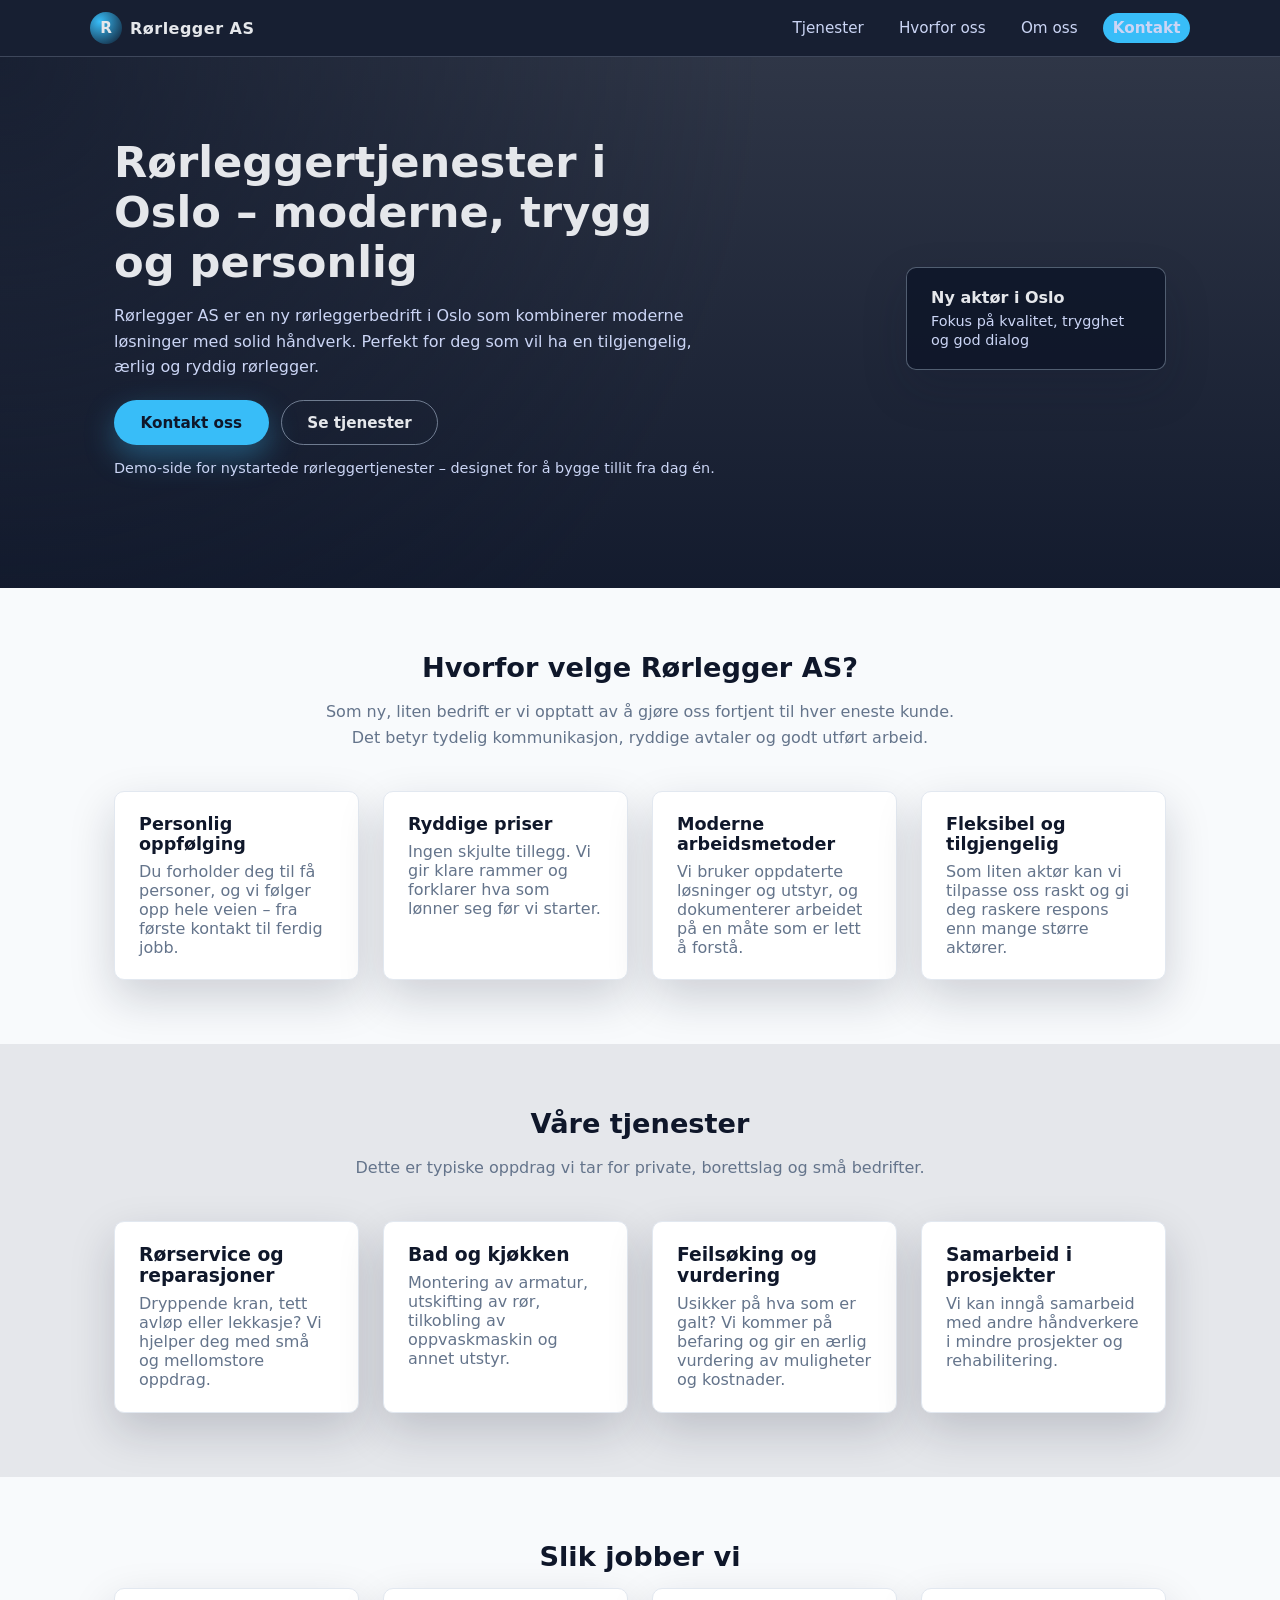
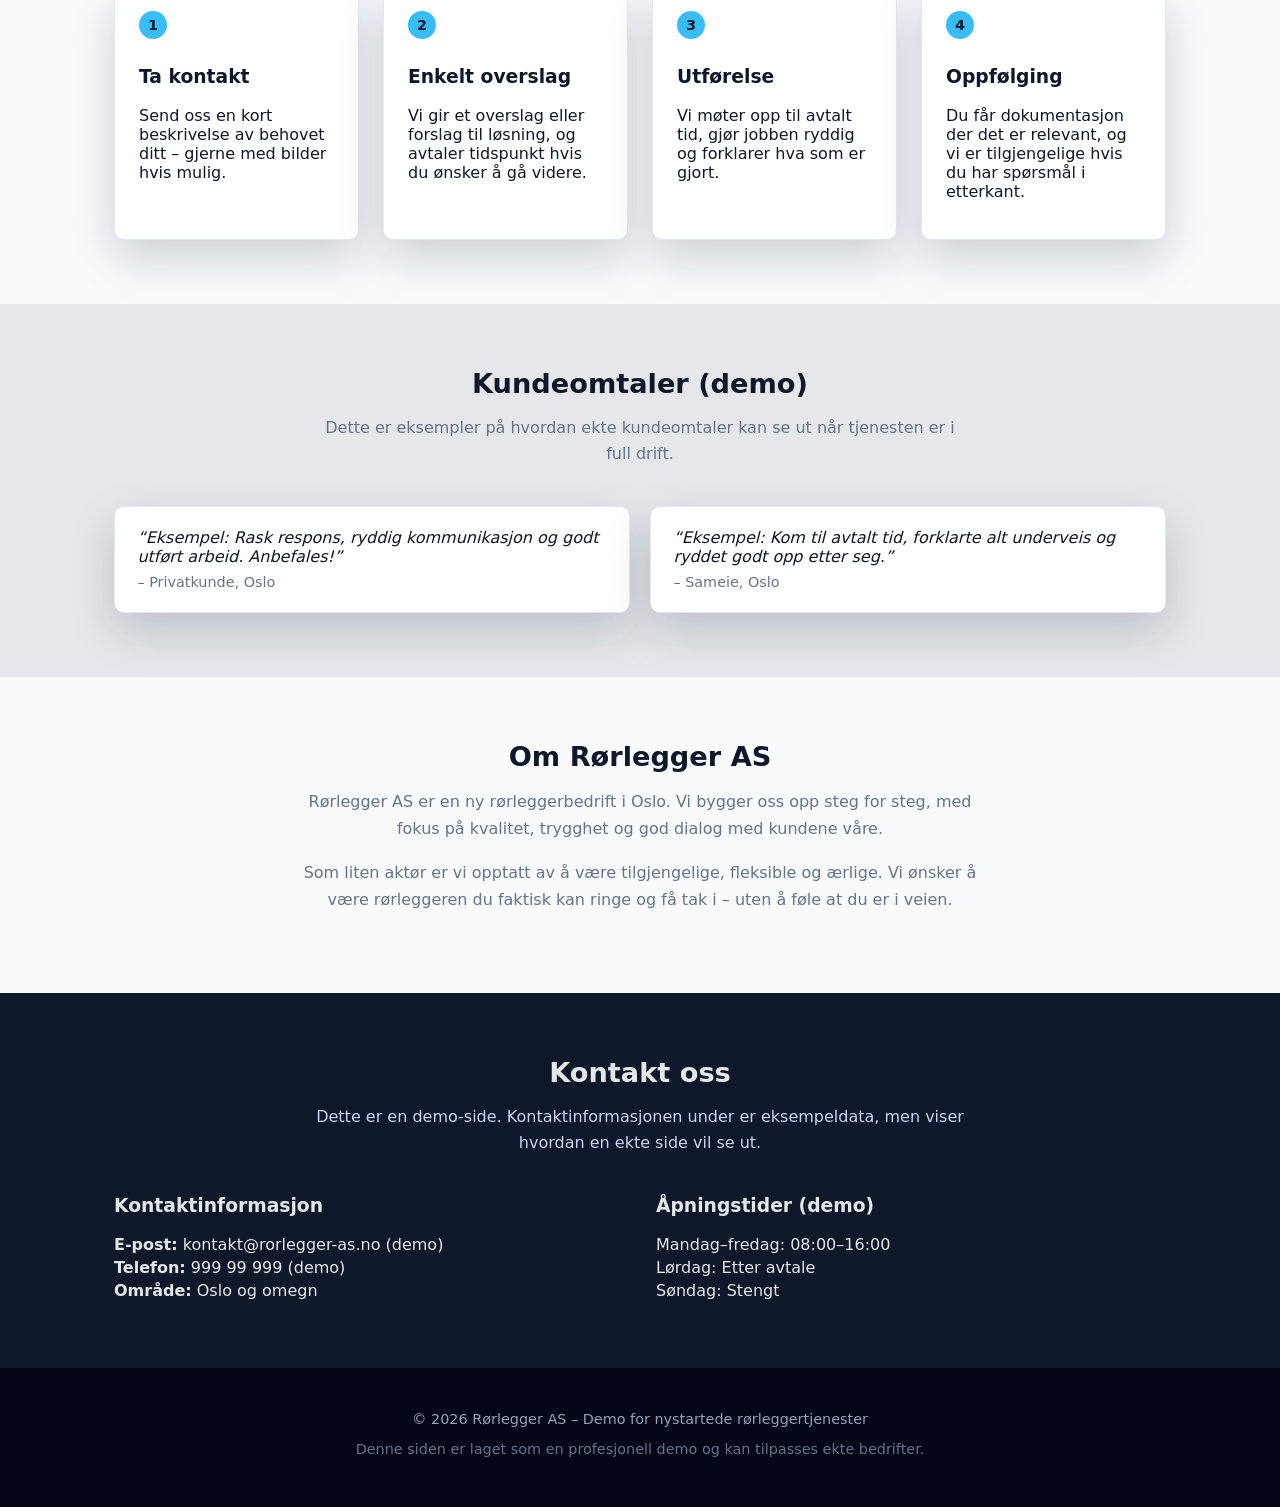
==== index.html @ 9971b0cb "Rename index.html.txt to index.html" ====
<!DOCTYPE html>
<html lang="no">
<head>
    <meta charset="UTF-8">
    <meta name="viewport" content="width=device-width, initial-scale=1.0">
    <title>Rørlegger AS – Rørleggertjenester i Oslo</title>
    <meta name="description" content="Rørlegger AS er en ny, moderne rørleggerbedrift i Oslo. Vi leverer trygge og profesjonelle rørleggertjenester til private og bedrifter.">
    <link rel="stylesheet" href="css/style.css">
</head>
<body>

<header class="site-header">
    <div class="container header-inner">
        <div class="logo">
            <span class="logo-mark">R</span>
            <span class="logo-text">Rørlegger AS</span>
        </div>
        <nav class="main-nav">
            <a href="#tjenester">Tjenester</a>
            <a href="#hvorfor">Hvorfor oss</a>
            <a href="#om-oss">Om oss</a>
            <a href="#kontakt" class="nav-cta">Kontakt</a>
        </nav>
    </div>
</header>

<main>

    <!-- HERO -->
    <section class="hero">
        <div class="hero-bg-overlay"></div>
        <div class="container hero-inner">
            <div class="hero-text">
                <h1>Rørleggertjenester i Oslo – moderne, trygg og personlig</h1>
                <p>Rørlegger AS er en ny rørleggerbedrift i Oslo som kombinerer moderne løsninger med solid håndverk. Perfekt for deg som vil ha en tilgjengelig, ærlig og ryddig rørlegger.</p>
                <div class="hero-actions">
                    <a href="#kontakt" class="btn btn-primary">Kontakt oss</a>
                    <a href="#tjenester" class="btn btn-ghost">Se tjenester</a>
                </div>
                <p class="hero-note">Demo-side for nystartede rørleggertjenester – designet for å bygge tillit fra dag én.</p>
            </div>
            <div class="hero-badge">
                <p>Ny aktør i Oslo</p>
                <span>Fokus på kvalitet, trygghet og god dialog</span>
            </div>
        </div>
    </section>

    <!-- HVORFOR OSS -->
    <section id="hvorfor" class="section">
        <div class="container">
            <h2>Hvorfor velge Rørlegger AS?</h2>
            <p class="section-intro">Som ny, liten bedrift er vi opptatt av å gjøre oss fortjent til hver eneste kunde. Det betyr tydelig kommunikasjon, ryddige avtaler og godt utført arbeid.</p>
            <div class="grid why-grid">
                <div class="card">
                    <h3>Personlig oppfølging</h3>
                    <p>Du forholder deg til få personer, og vi følger opp hele veien – fra første kontakt til ferdig jobb.</p>
                </div>
                <div class="card">
                    <h3>Ryddige priser</h3>
                    <p>Ingen skjulte tillegg. Vi gir klare rammer og forklarer hva som lønner seg før vi starter.</p>
                </div>
                <div class="card">
                    <h3>Moderne arbeidsmetoder</h3>
                    <p>Vi bruker oppdaterte løsninger og utstyr, og dokumenterer arbeidet på en måte som er lett å forstå.</p>
                </div>
                <div class="card">
                    <h3>Fleksibel og tilgjengelig</h3>
                    <p>Som liten aktør kan vi tilpasse oss raskt og gi deg raskere respons enn mange større aktører.</p>
                </div>
            </div>
        </div>
    </section>

    <!-- TJENESTER -->
    <section id="tjenester" class="section section-alt">
        <div class="container">
            <h2>Våre tjenester</h2>
            <p class="section-intro">Dette er typiske oppdrag vi tar for private, borettslag og små bedrifter.</p>
            <div class="grid services-grid">
                <div class="service-card">
                    <h3>Rørservice og reparasjoner</h3>
                    <p>Dryppende kran, tett avløp eller lekkasje? Vi hjelper deg med små og mellomstore oppdrag.</p>
                </div>
                <div class="service-card">
                    <h3>Bad og kjøkken</h3>
                    <p>Montering av armatur, utskifting av rør, tilkobling av oppvaskmaskin og annet utstyr.</p>
                </div>
                <div class="service-card">
                    <h3>Feilsøking og vurdering</h3>
                    <p>Usikker på hva som er galt? Vi kommer på befaring og gir en ærlig vurdering av muligheter og kostnader.</p>
                </div>
                <div class="service-card">
                    <h3>Samarbeid i prosjekter</h3>
                    <p>Vi kan inngå samarbeid med andre håndverkere i mindre prosjekter og rehabilitering.</p>
                </div>
            </div>
        </div>
    </section>

    <!-- PROSESS -->
    <section class="section">
        <div class="container">
            <h2>Slik jobber vi</h2>
            <div class="process">
                <div class="process-step">
                    <span class="step-number">1</span>
                    <h3>Ta kontakt</h3>
                    <p>Send oss en kort beskrivelse av behovet ditt – gjerne med bilder hvis mulig.</p>
                </div>
                <div class="process-step">
                    <span class="step-number">2</span>
                    <h3>Enkelt overslag</h3>
                    <p>Vi gir et overslag eller forslag til løsning, og avtaler tidspunkt hvis du ønsker å gå videre.</p>
                </div>
                <div class="process-step">
                    <span class="step-number">3</span>
                    <h3>Utførelse</h3>
                    <p>Vi møter opp til avtalt tid, gjør jobben ryddig og forklarer hva som er gjort.</p>
                </div>
                <div class="process-step">
                    <span class="step-number">4</span>
                    <h3>Oppfølging</h3>
                    <p>Du får dokumentasjon der det er relevant, og vi er tilgjengelige hvis du har spørsmål i etterkant.</p>
                </div>
            </div>
        </div>
    </section>

    <!-- KUNDEOMTALER (DEMO) -->
    <section class="section section-alt">
        <div class="container">
            <h2>Kundeomtaler (demo)</h2>
            <p class="section-intro">Dette er eksempler på hvordan ekte kundeomtaler kan se ut når tjenesten er i full drift.</p>
            <div class="reviews">
                <article class="review">
                    <p>“Eksempel: Rask respons, ryddig kommunikasjon og godt utført arbeid. Anbefales!”</p>
                    <span>– Privatkunde, Oslo</span>
                </article>
                <article class="review">
                    <p>“Eksempel: Kom til avtalt tid, forklarte alt underveis og ryddet godt opp etter seg.”</p>
                    <span>– Sameie, Oslo</span>
                </article>
            </div>
        </div>
    </section>

    <!-- OM OSS -->
    <section id="om-oss" class="section">
        <div class="container">
            <h2>Om Rørlegger AS</h2>
            <div class="about">
                <p>Rørlegger AS er en ny rørleggerbedrift i Oslo. Vi bygger oss opp steg for steg, med fokus på kvalitet, trygghet og god dialog med kundene våre.</p>
                <p>Som liten aktør er vi opptatt av å være tilgjengelige, fleksible og ærlige. Vi ønsker å være rørleggeren du faktisk kan ringe og få tak i – uten å føle at du er i veien.</p>
            </div>
        </div>
    </section>

    <!-- KONTAKT -->
    <section id="kontakt" class="section contact-section">
        <div class="container">
            <h2>Kontakt oss</h2>
            <p class="section-intro">Dette er en demo-side. Kontaktinformasjonen under er eksempeldata, men viser hvordan en ekte side vil se ut.</p>
            <div class="contact-grid">
                <div>
                    <h3>Kontaktinformasjon</h3>
                    <p><strong>E-post:</strong> kontakt@rorlegger-as.no (demo)</p>
                    <p><strong>Telefon:</strong> 999 99 999 (demo)</p>
                    <p><strong>Område:</strong> Oslo og omegn</p>
                </div>
                <div>
                    <h3>Åpningstider (demo)</h3>
                    <p>Mandag–fredag: 08:00–16:00</p>
                    <p>Lørdag: Etter avtale</p>
                    <p>Søndag: Stengt</p>
                </div>
            </div>
        </div>
    </section>

</main>

<footer class="site-footer">
    <div class="container footer-inner">
        <p>© 2026 Rørlegger AS – Demo for nystartede rørleggertjenester</p>
        <p class="footer-note">Denne siden er laget som en profesjonell demo og kan tilpasses ekte bedrifter.</p>
    </div>
</footer>

</body>
</html>
---- css/style.css ----
:root {
    --bg: #0f172a;
    --bg-alt: #f1f5f9;
    --text: #0f172a;
    --muted: #64748b;
    --accent: #38bdf8;
    --accent-dark: #0ea5e9;
    --card-bg: #ffffff;
    --border-soft: #e2e8f0;
    --radius: 10px;
    --shadow-soft: 0 18px 45px rgba(15, 23, 42, 0.18);
    --max-width: 1100px;
    --transition: 0.2s ease;
    --font-main: system-ui, -apple-system, BlinkMacSystemFont, "Segoe UI", sans-serif;
}

/* RESET LITE */
*,
*::before,
*::after {
    box-sizing: border-box;
}

body {
    margin: 0;
    font-family: var(--font-main);
    color: var(--text);
    background: #e5e7eb;
}

/* LAYOUT */

.container {
    max-width: var(--max-width);
    margin: 0 auto;
    padding: 0 1.5rem;
}

/* HEADER */

.site-header {
    position: sticky;
    top: 0;
    z-index: 20;
    background: rgba(15, 23, 42, 0.96);
    backdrop-filter: blur(10px);
    border-bottom: 1px solid rgba(148, 163, 184, 0.3);
}

.header-inner {
    display: flex;
    align-items: center;
    justify-content: space-between;
    padding: 0.75rem 0;
}

.logo {
    display: flex;
    align-items: center;
    gap: 0.5rem;
    color: #e5e7eb;
    font-weight: 600;
}

.logo-mark {
    width: 32px;
    height: 32px;
    border-radius: 999px;
    background: radial-gradient(circle at 30% 30%, #38bdf8, #0f172a);
    display: inline-flex;
    align-items: center;
    justify-content: center;
    font-weight: 700;
    color: #e5e7eb;
    font-size: 0.95rem;
}

.logo-text {
    letter-spacing: 0.03em;
}

.main-nav {
    display: flex;
    align-items: center;
    gap: 1rem;
    font-size: 0.95rem;
}

.main-nav a {
    color: #cbd5f5;
    text-decoration: none;
    padding: 0.35rem 0.6rem;
    border-radius: 999px;
    transition: var(--transition);
}

.main-nav a:hover {
    background: rgba(148, 163, 184, 0.2);
}

.nav-cta {
    background: var(--accent);
    color: #0f172a;
    font-weight: 600;
}

.nav-cta:hover {
    background: var(--accent-dark);
}

/* HERO */

.hero {
    position: relative;
    padding: 5rem 0 5.5rem;
    color: #e5e7eb;
    overflow: hidden;
    z-index: 0;
}

.hero::before {
    content: "";
    position: absolute;
    inset: 0;
    background-image: url("../img/plumber-hero-bg.jpg");
    background-size: cover;
    background-position: center;
    opacity: 0.55;
    filter: grayscale(15%);
    z-index: -1;
}

.hero-bg-overlay {
    position: absolute;
    inset: 0;
    background:
        radial-gradient(circle at top left, rgba(15, 23, 42, 0.7), transparent 55%),
        linear-gradient(to bottom, rgba(15, 23, 42, 0.85), rgba(15, 23, 42, 0.98));
    z-index: -2;
}

.hero-inner {
    position: relative;
    display: grid;
    grid-template-columns: minmax(0, 3fr) minmax(0, 2fr);
    gap: 2.5rem;
    align-items: center;
}

.hero-text h1 {
    font-size: clamp(2rem, 3vw + 1rem, 2.7rem);
    margin: 0 0 1rem;
}

.hero-text p {
    margin: 0 0 1.25rem;
    color: #cbd5f5;
    line-height: 1.6;
}

.hero-actions {
    display: flex;
    flex-wrap: wrap;
    gap: 0.75rem;
    margin-bottom: 0.75rem;
}

.hero-note {
    font-size: 0.9rem;
    color: #94a3b8;
}

.hero-badge {
    justify-self: flex-end;
    background: rgba(15, 23, 42, 0.9);
    border-radius: var(--radius);
    padding: 1.25rem 1.5rem;
    box-shadow: var(--shadow-soft);
    border: 1px solid rgba(148, 163, 184, 0.5);
    max-width: 260px;
}

.hero-badge p {
    margin: 0 0 0.25rem;
    font-weight: 600;
}

.hero-badge span {
    font-size: 0.9rem;
    color: #cbd5f5;
}

/* KNAPPER */

.btn {
    display: inline-flex;
    align-items: center;
    justify-content: center;
    padding: 0.8rem 1.6rem;
    border-radius: 999px;
    border: 1px solid transparent;
    font-weight: 600;
    font-size: 0.95rem;
    cursor: pointer;
    text-decoration: none;
    transition: var(--transition);
}

.btn-primary {
    background: var(--accent);
    color: #0f172a;
    box-shadow: 0 12px 30px rgba(56, 189, 248, 0.35);
}

.btn-primary:hover {
    background: var(--accent-dark);
    box-shadow: 0 16px 40px rgba(56, 189, 248, 0.45);
}

.btn-ghost {
    background: transparent;
    color: #e5e7eb;
    border-color: rgba(148, 163, 184, 0.7);
}

.btn-ghost:hover {
    background: rgba(15, 23, 42, 0.7);
}

/* SEKSJONER */

.section {
    padding: 4rem 0;
    background: #f8fafc;
}

.section-alt {
    background: #e5e7eb;
}

.section h2 {
    text-align: center;
    margin: 0 0 1rem;
    font-size: 1.7rem;
}

.section-intro {
    max-width: 650px;
    margin: 0 auto 2.5rem;
    text-align: center;
    color: var(--muted);
    line-height: 1.6;
}

/* GRID / KORT */

.grid {
    display: grid;
    gap: 1.5rem;
}

.why-grid {
    grid-template-columns: repeat(auto-fit, minmax(230px, 1fr));
}

.card {
    background: var(--card-bg);
    border-radius: var(--radius);
    padding: 1.4rem 1.5rem;
    box-shadow: var(--shadow-soft);
    border: 1px solid var(--border-soft);
}

.card h3 {
    margin: 0 0 0.5rem;
    font-size: 1.1rem;
}

.card p {
    margin: 0;
    color: var(--muted);
}

/* TJENESTER */

.services-grid {
    grid-template-columns: repeat(auto-fit, minmax(230px, 1fr));
}

.service-card {
    background: var(--card-bg);
    border-radius: var(--radius);
    padding: 1.4rem 1.5rem;
    border: 1px solid var(--border-soft);
    box-shadow: var(--shadow-soft);
}

.service-card h3 {
    margin: 0 0 0.5rem;
}

.service-card p {
    margin: 0;
    color: var(--muted);
}

/* PROSESS */

.process {
    display: grid;
    gap: 1.5rem;
    grid-template-columns: repeat(auto-fit, minmax(220px, 1fr));
}

.process-step {
    background: var(--card-bg);
    border-radius: var(--radius);
    padding: 1.4rem 1.5rem;
    border: 1px solid var(--border-soft);
    box-shadow: var(--shadow-soft);
}

.step-number {
    display: inline-flex;
    align-items: center;
    justify-content: center;
    width: 28px;
    height: 28px;
    border-radius: 999px;
    background: var(--accent);
    color: #0f172a;
    font-weight: 700;
    font-size: 0.9rem;
    margin-bottom: 0.5rem;
}

/* KUNDEOMTALER */

.reviews {
    display: grid;
    gap: 1.25rem;
    grid-template-columns: repeat(auto-fit, minmax(260px, 1fr));
}

.review {
    background: var(--card-bg);
    border-radius: var(--radius);
    padding: 1.3rem 1.4rem;
    border: 1px solid var(--border-soft);
    box-shadow: var(--shadow-soft);
}

.review p {
    margin: 0 0 0.4rem;
    font-style: italic;
}

.review span {
    font-size: 0.9rem;
    color: var(--muted);
}

/* OM OSS */

.about {
    max-width: 700px;
    margin: 0 auto;
    text-align: center;
    color: var(--muted);
    line-height: 1.7;
}

/* KONTAKT */

.contact-section {
    background: #0f172a;
    color: #e5e7eb;
}

.contact-section h2 {
    color: #e5e7eb;
}

.contact-section .section-intro {
    color: #cbd5f5;
}

.contact-grid {
    display: grid;
    gap: 2rem;
    grid-template-columns: repeat(auto-fit, minmax(260px, 1fr));
}

.contact-grid h3 {
    margin-top: 0;
}

.contact-grid p {
    margin: 0.25rem 0;
}

/* FOOTER */

.site-footer {
    background: #020617;
    color: #94a3b8;
    padding: 1.8rem 0 2.2rem;
    font-size: 0.9rem;
}

.footer-inner {
    text-align: center;
}

.footer-note {
    margin-top: 0.3rem;
    color: #64748b;
}

/* RESPONSIVT */

@media (max-width: 800px) {
    .hero-inner {
        grid-template-columns: minmax(0, 1fr);
    }

    .hero-badge {
        justify-self: flex-start;
        margin-top: 1.5rem;
    }

    .main-nav {
        display: none; /* enkel mobilvariant – kan bygges ut senere */
    }

    .site-header {
        position: static;
    }
}
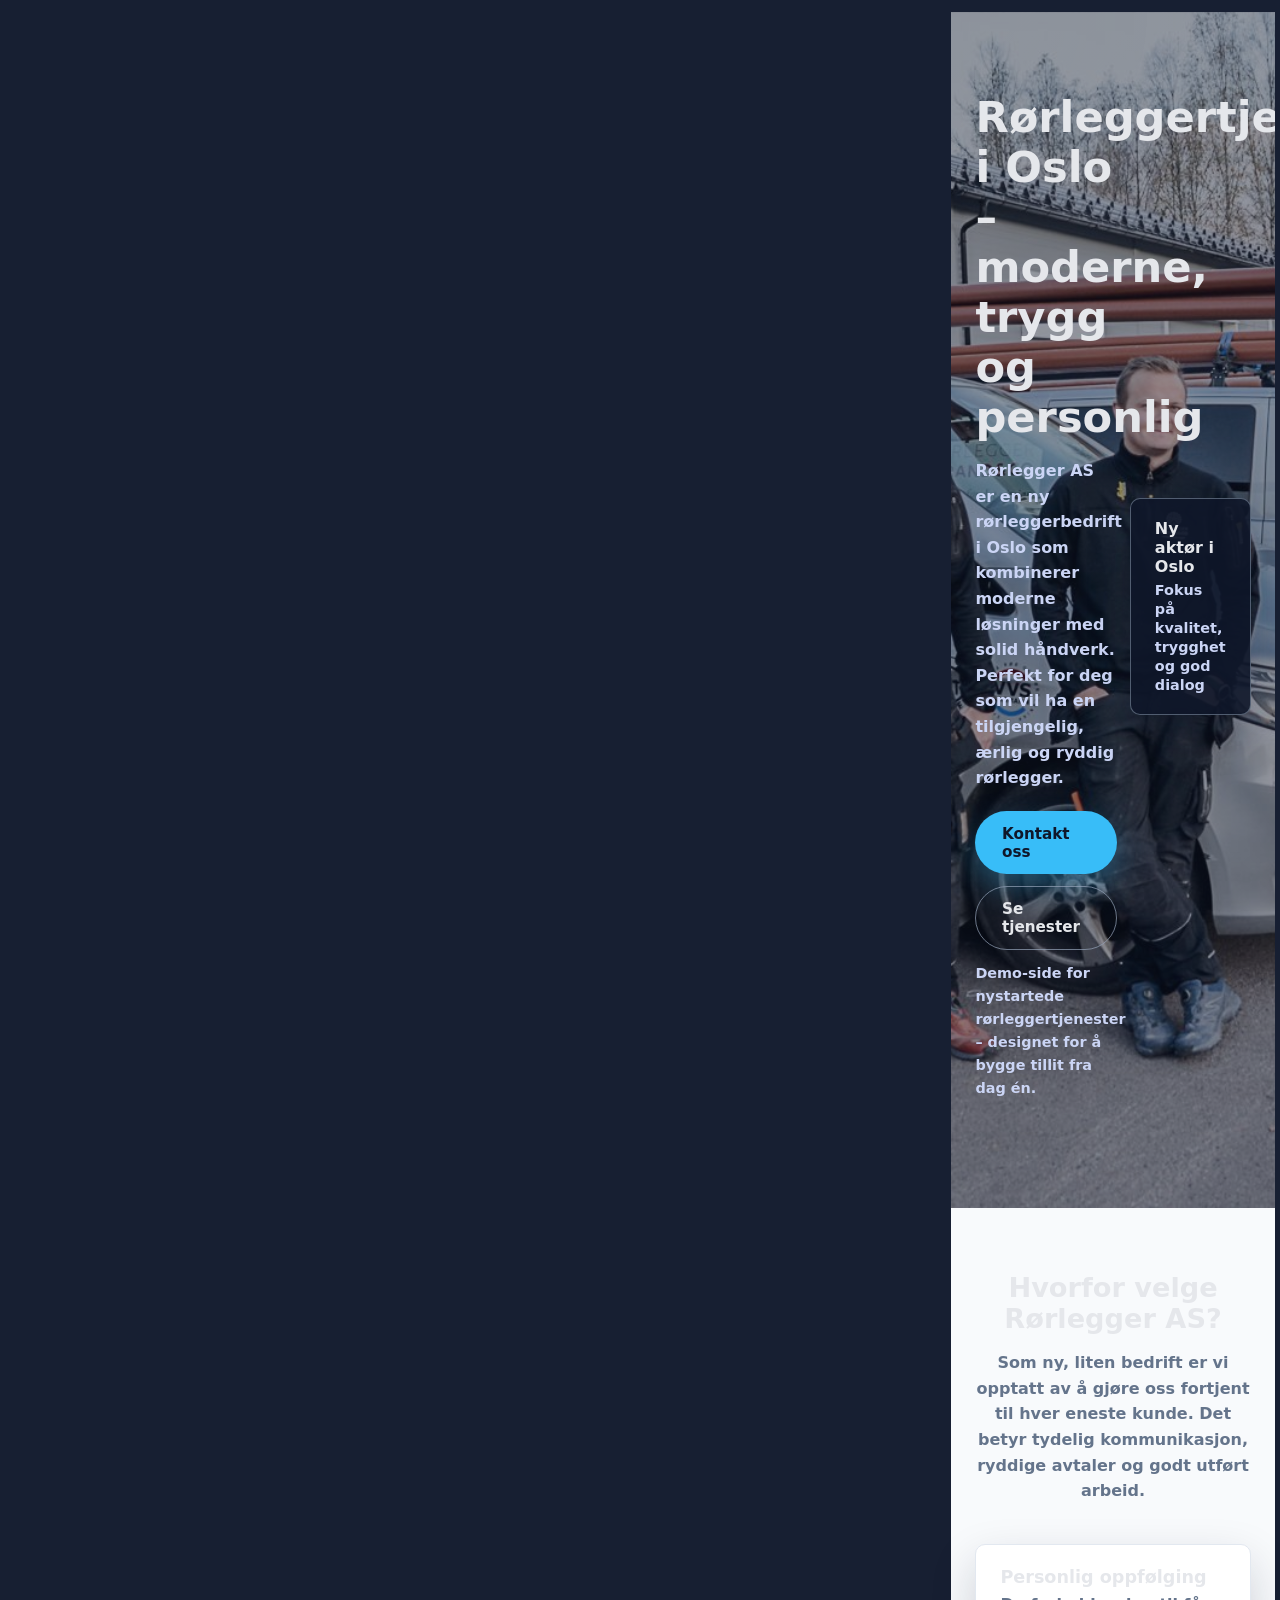
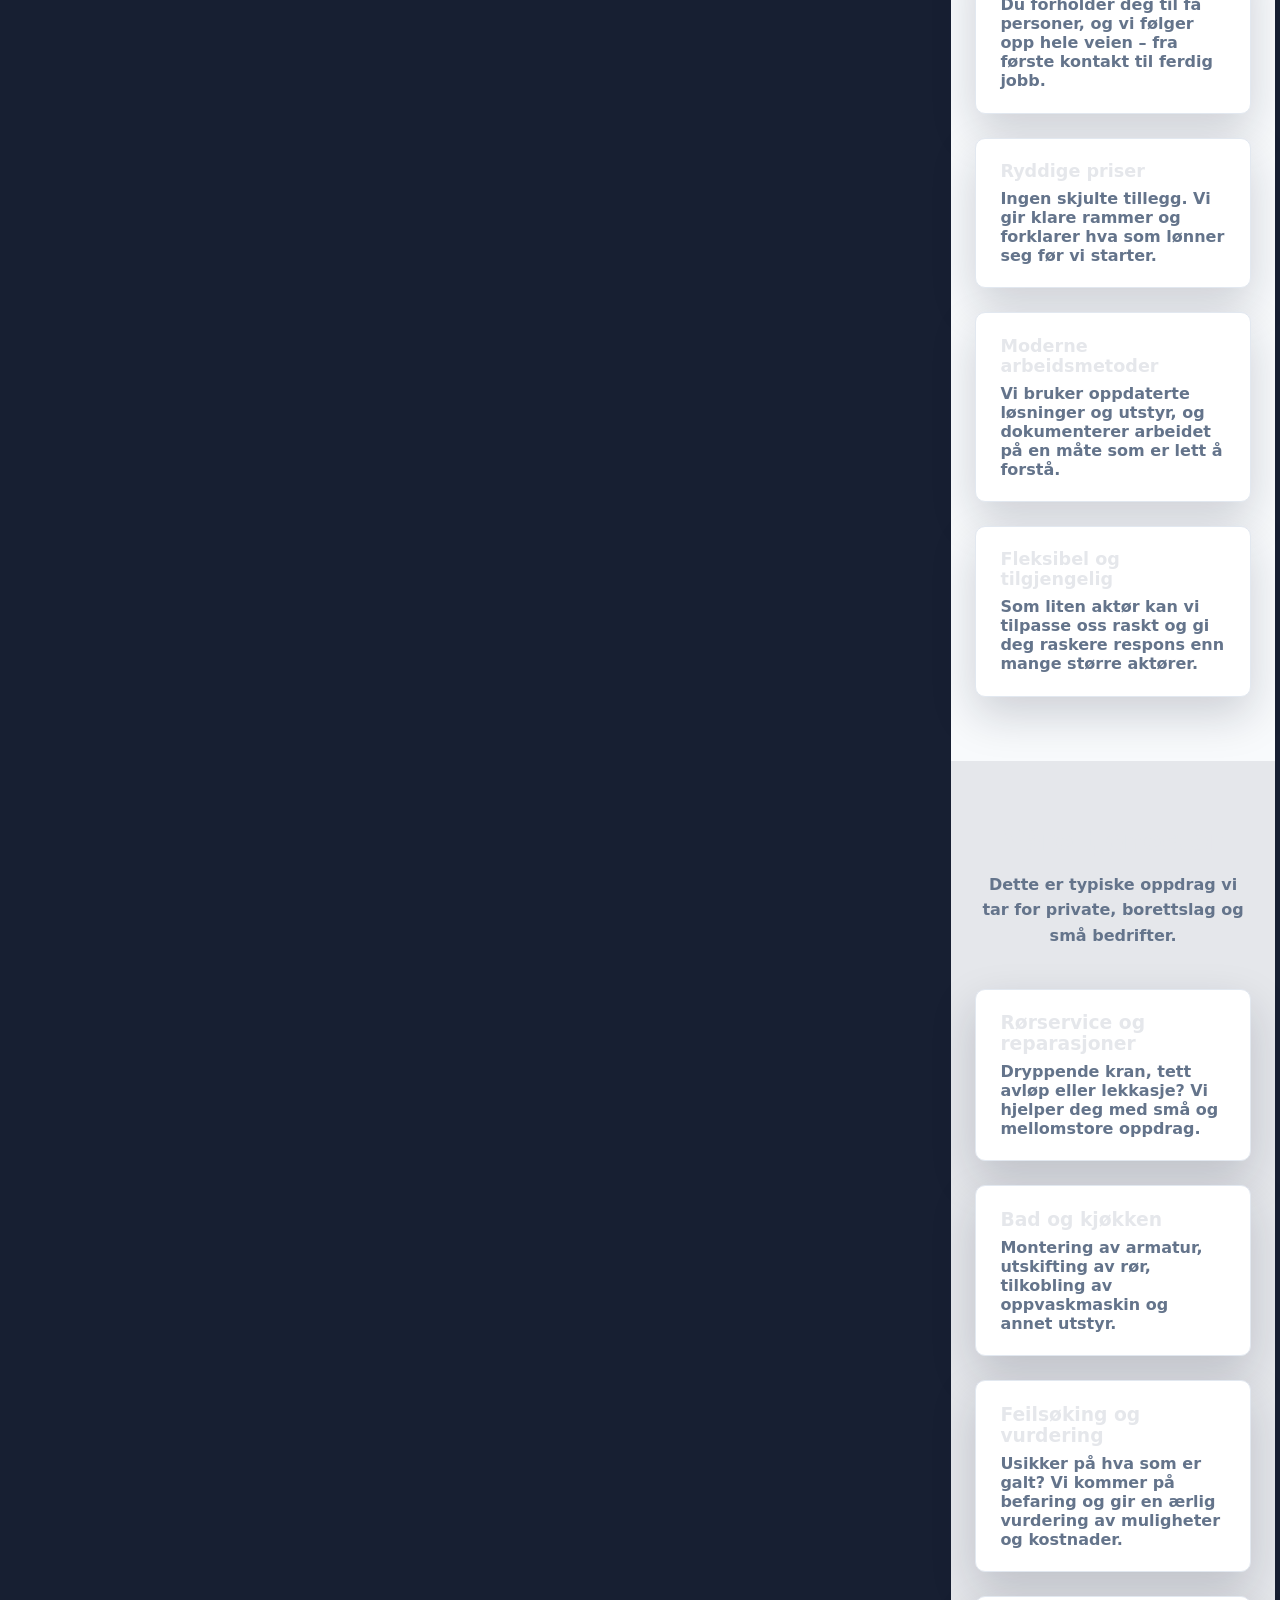
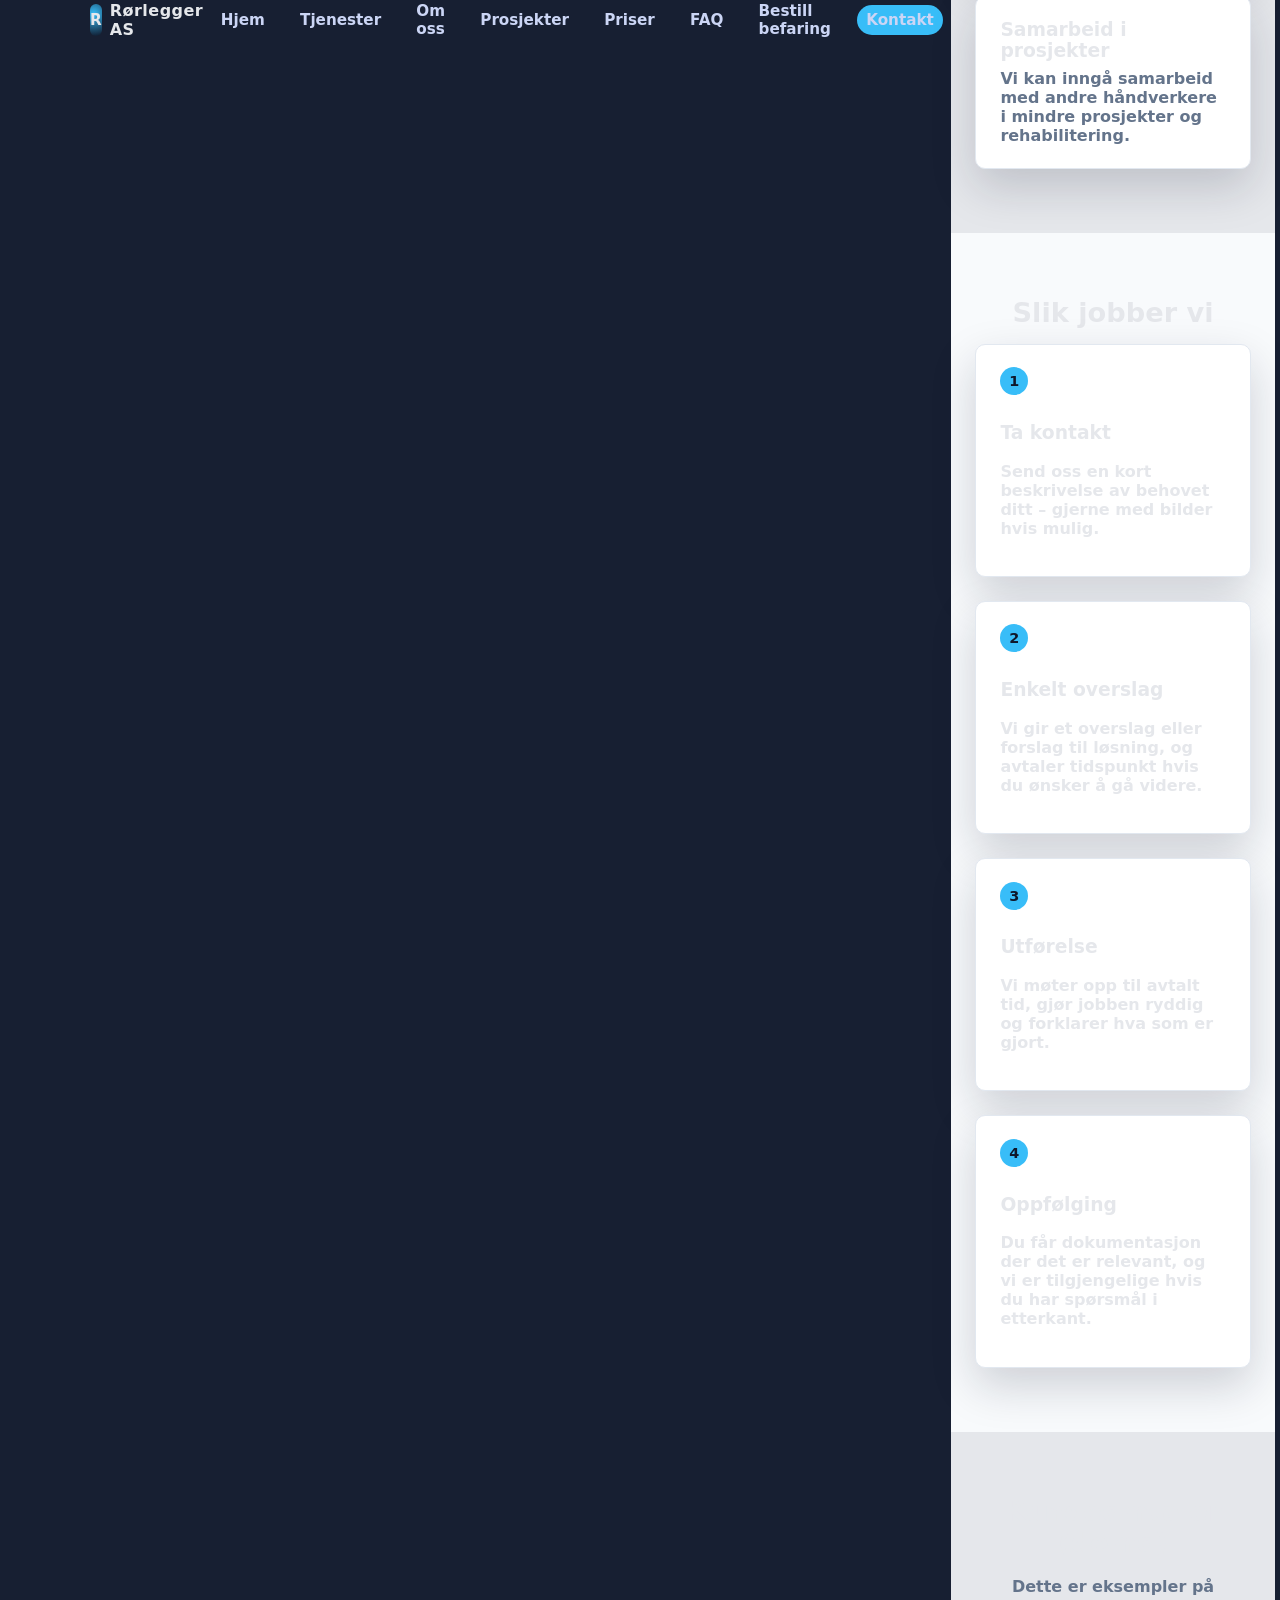
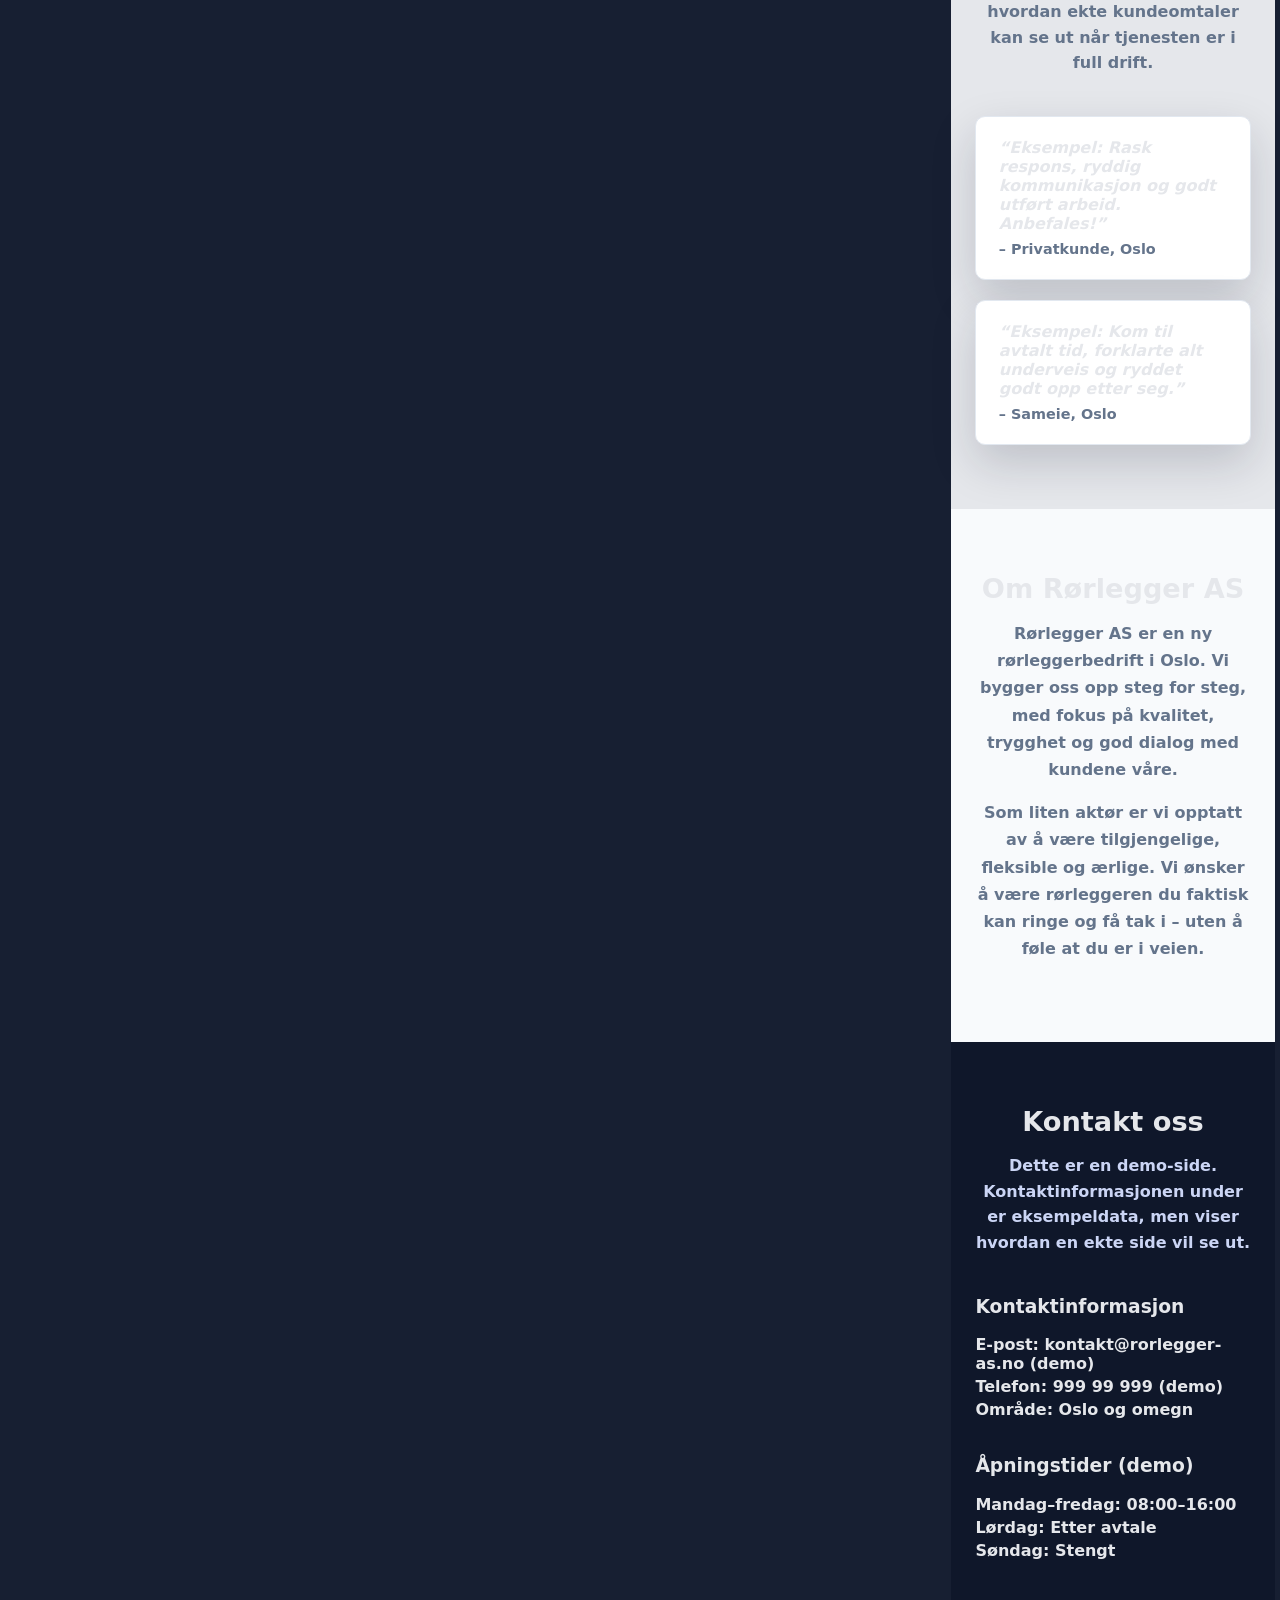
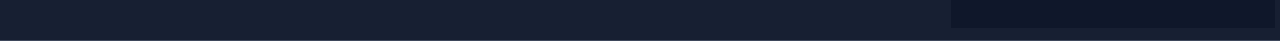
==== commit e88e0e47: "Update index.html" ====
--- a/index.html
+++ b/index.html
@@ -14,15 +14,17 @@
         <div class="logo">
             <span class="logo-mark">R</span>
             <span class="logo-text">Rørlegger AS</span>
-        </div>
         <nav class="main-nav">
-            <a href="#tjenester">Tjenester</a>
-            <a href="#hvorfor">Hvorfor oss</a>
-            <a href="#om-oss">Om oss</a>
-            <a href="#kontakt" class="nav-cta">Kontakt</a>
-        </nav>
-    </div>
-</header>
+    <a href="index.html">Hjem</a>
+    <a href="tjenester.html">Tjenester</a>
+    <a href="om-oss.html">Om oss</a>
+    <a href="prosjekter.html">Prosjekter</a>
+    <a href="priser.html">Priser</a>
+    <a href="faq.html">FAQ</a>
+    <a href="bestill-befaring.html">Bestill befaring</a>
+    <a href="kontakt.html" class="nav-cta">Kontakt</a>
+</nav>
+
 
 <main>
 
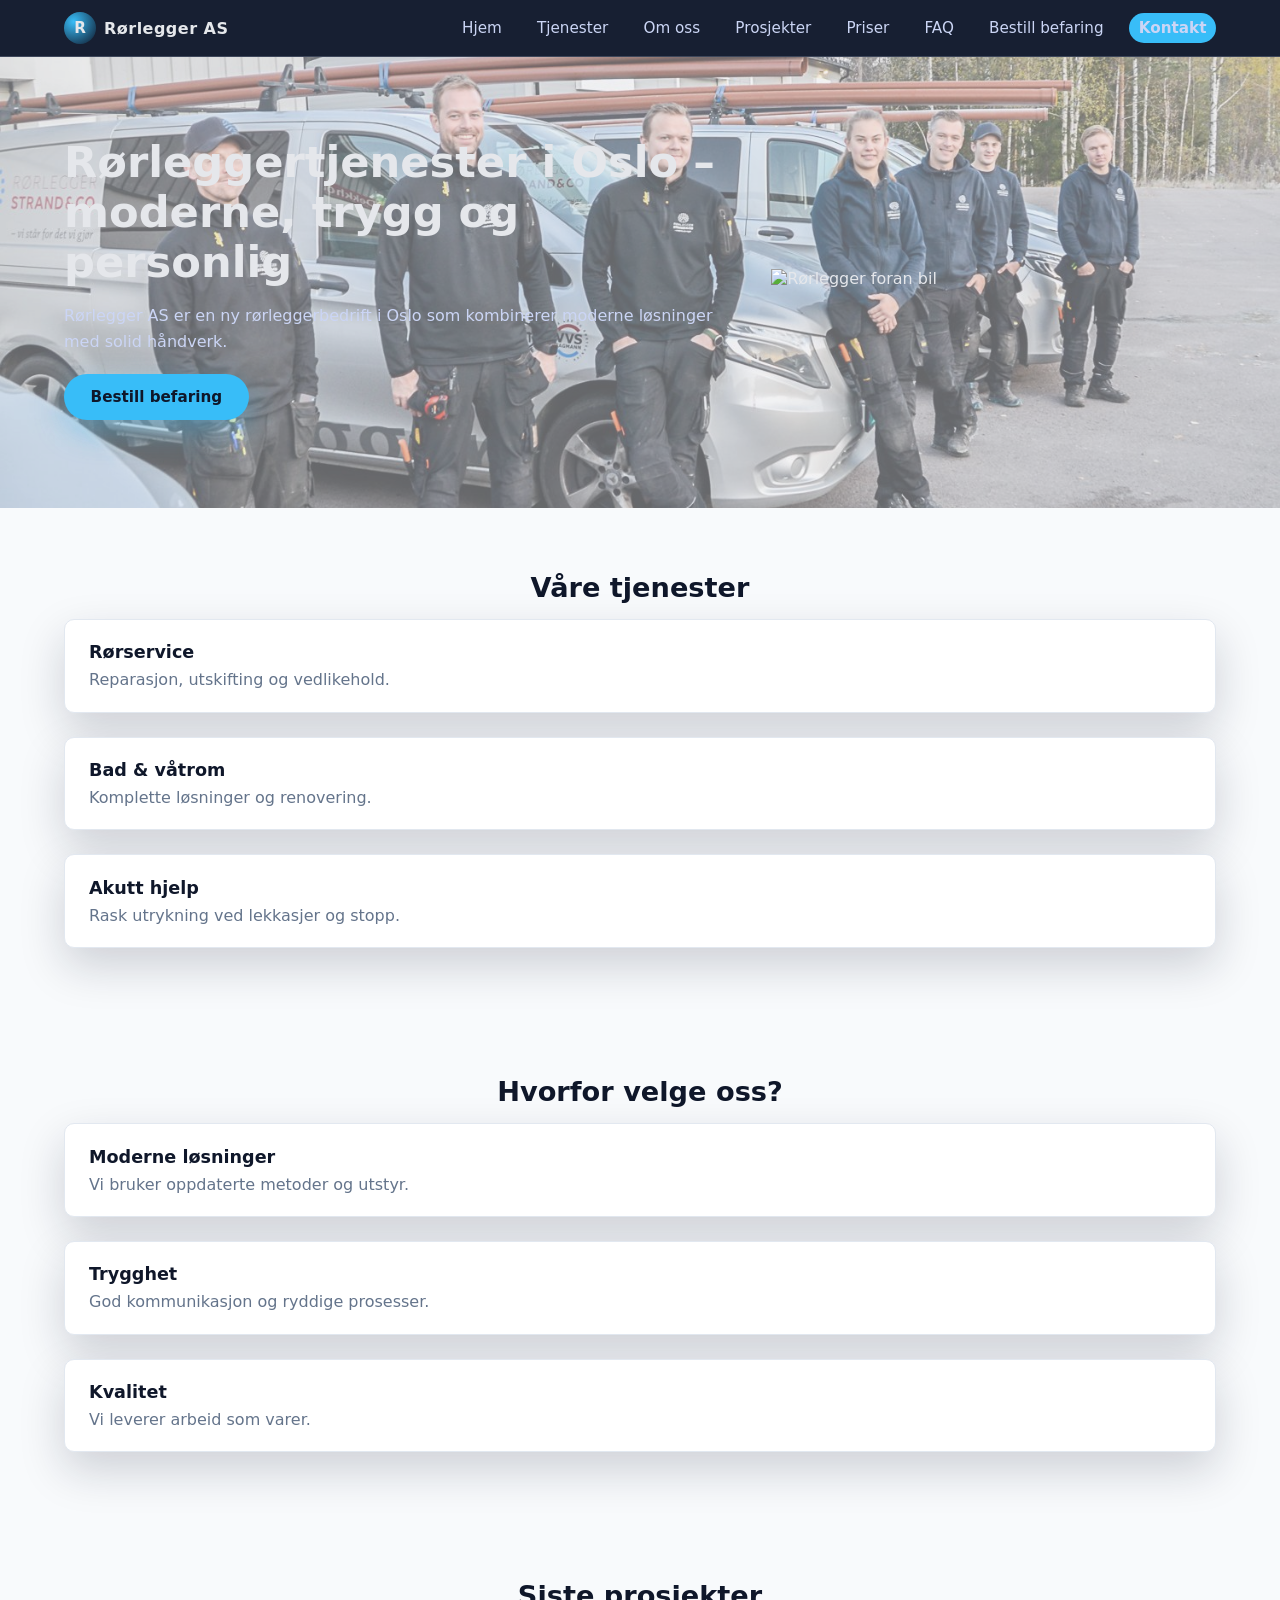
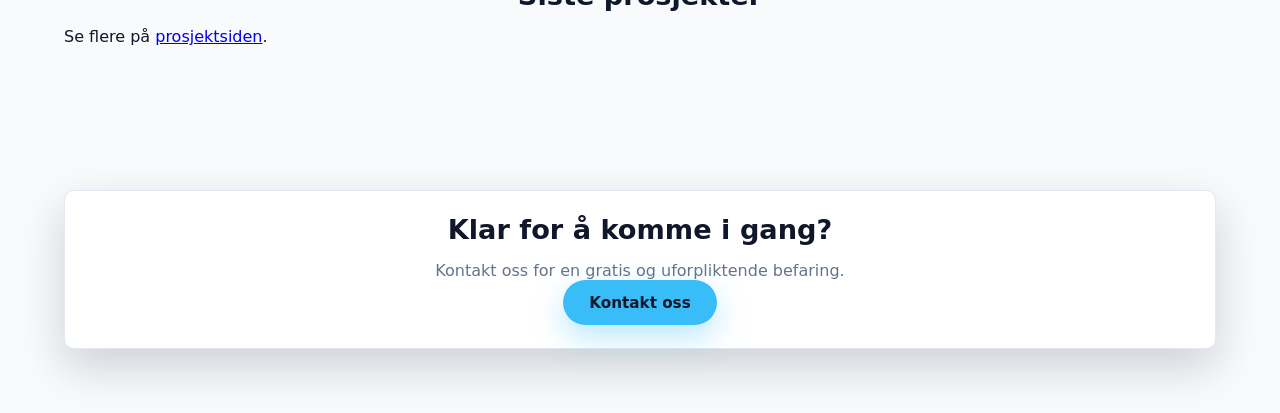
==== commit 54d7d2dd: "Update index.html" ====
--- a/index.html
+++ b/index.html
@@ -3,10 +3,10 @@
 <head>
     <meta charset="UTF-8">
     <meta name="viewport" content="width=device-width, initial-scale=1.0">
-    <title>Rørlegger AS – Rørleggertjenester i Oslo</title>
-    <meta name="description" content="Rørlegger AS er en ny, moderne rørleggerbedrift i Oslo. Vi leverer trygge og profesjonelle rørleggertjenester til private og bedrifter.">
+    <title>Rørlegger AS – Din rørlegger i Oslo</title>
     <link rel="stylesheet" href="css/style.css">
 </head>
+
 <body>
 
 <header class="site-header">
@@ -14,180 +14,80 @@
         <div class="logo">
             <span class="logo-mark">R</span>
             <span class="logo-text">Rørlegger AS</span>
+        </div>
         <nav class="main-nav">
-    <a href="index.html">Hjem</a>
-    <a href="tjenester.html">Tjenester</a>
-    <a href="om-oss.html">Om oss</a>
-    <a href="prosjekter.html">Prosjekter</a>
-    <a href="priser.html">Priser</a>
-    <a href="faq.html">FAQ</a>
-    <a href="bestill-befaring.html">Bestill befaring</a>
-    <a href="kontakt.html" class="nav-cta">Kontakt</a>
-</nav>
-
+            <a href="index.html" class="active">Hjem</a>
+            <a href="tjenester.html">Tjenester</a>
+            <a href="om-oss.html">Om oss</a>
+            <a href="prosjekter.html">Prosjekter</a>
+            <a href="priser.html">Priser</a>
+            <a href="faq.html">FAQ</a>
+            <a href="bestill-befaring.html">Bestill befaring</a>
+            <a href="kontakt.html" class="nav-cta">Kontakt</a>
+        </nav>
+    </div>
+</header>
 
 <main>
 
     <!-- HERO -->
     <section class="hero">
-        <div class="hero-bg-overlay"></div>
         <div class="container hero-inner">
             <div class="hero-text">
                 <h1>Rørleggertjenester i Oslo – moderne, trygg og personlig</h1>
-                <p>Rørlegger AS er en ny rørleggerbedrift i Oslo som kombinerer moderne løsninger med solid håndverk. Perfekt for deg som vil ha en tilgjengelig, ærlig og ryddig rørlegger.</p>
-                <div class="hero-actions">
-                    <a href="#kontakt" class="btn btn-primary">Kontakt oss</a>
-                    <a href="#tjenester" class="btn btn-ghost">Se tjenester</a>
-                </div>
-                <p class="hero-note">Demo-side for nystartede rørleggertjenester – designet for å bygge tillit fra dag én.</p>
+                <p>Rørlegger AS er en ny rørleggerbedrift i Oslo som kombinerer moderne løsninger med solid håndverk.</p>
+                <a href="bestill-befaring.html" class="btn btn-primary">Bestill befaring</a>
             </div>
-            <div class="hero-badge">
-                <p>Ny aktør i Oslo</p>
-                <span>Fokus på kvalitet, trygghet og god dialog</span>
+            <div class="hero-image">
+                <img src="img/rorlegger.jpg" alt="Rørlegger foran bil">
+            </div>
+        </div>
+    </section>
+
+    <!-- TJENESTER -->
+    <section class="section">
+        <div class="container">
+            <h2>Våre tjenester</h2>
+            <div class="grid">
+                <div class="card"><h3>Rørservice</h3><p>Reparasjon, utskifting og vedlikehold.</p></div>
+                <div class="card"><h3>Bad & våtrom</h3><p>Komplette løsninger og renovering.</p></div>
+                <div class="card"><h3>Akutt hjelp</h3><p>Rask utrykning ved lekkasjer og stopp.</p></div>
             </div>
         </div>
     </section>
 
     <!-- HVORFOR OSS -->
-    <section id="hvorfor" class="section">
+    <section class="section">
         <div class="container">
-            <h2>Hvorfor velge Rørlegger AS?</h2>
-            <p class="section-intro">Som ny, liten bedrift er vi opptatt av å gjøre oss fortjent til hver eneste kunde. Det betyr tydelig kommunikasjon, ryddige avtaler og godt utført arbeid.</p>
-            <div class="grid why-grid">
-                <div class="card">
-                    <h3>Personlig oppfølging</h3>
-                    <p>Du forholder deg til få personer, og vi følger opp hele veien – fra første kontakt til ferdig jobb.</p>
-                </div>
-                <div class="card">
-                    <h3>Ryddige priser</h3>
-                    <p>Ingen skjulte tillegg. Vi gir klare rammer og forklarer hva som lønner seg før vi starter.</p>
-                </div>
-                <div class="card">
-                    <h3>Moderne arbeidsmetoder</h3>
-                    <p>Vi bruker oppdaterte løsninger og utstyr, og dokumenterer arbeidet på en måte som er lett å forstå.</p>
-                </div>
-                <div class="card">
-                    <h3>Fleksibel og tilgjengelig</h3>
-                    <p>Som liten aktør kan vi tilpasse oss raskt og gi deg raskere respons enn mange større aktører.</p>
-                </div>
+            <h2>Hvorfor velge oss?</h2>
+            <div class="grid">
+                <div class="card"><h3>Moderne løsninger</h3><p>Vi bruker oppdaterte metoder og utstyr.</p></div>
+                <div class="card"><h3>Trygghet</h3><p>God kommunikasjon og ryddige prosesser.</p></div>
+                <div class="card"><h3>Kvalitet</h3><p>Vi leverer arbeid som varer.</p></div>
             </div>
         </div>
     </section>
 
-    <!-- TJENESTER -->
-    <section id="tjenester" class="section section-alt">
+    <!-- PROSJEKTER -->
+    <section class="section">
         <div class="container">
-            <h2>Våre tjenester</h2>
-            <p class="section-intro">Dette er typiske oppdrag vi tar for private, borettslag og små bedrifter.</p>
-            <div class="grid services-grid">
-                <div class="service-card">
-                    <h3>Rørservice og reparasjoner</h3>
-                    <p>Dryppende kran, tett avløp eller lekkasje? Vi hjelper deg med små og mellomstore oppdrag.</p>
-                </div>
-                <div class="service-card">
-                    <h3>Bad og kjøkken</h3>
-                    <p>Montering av armatur, utskifting av rør, tilkobling av oppvaskmaskin og annet utstyr.</p>
-                </div>
-                <div class="service-card">
-                    <h3>Feilsøking og vurdering</h3>
-                    <p>Usikker på hva som er galt? Vi kommer på befaring og gir en ærlig vurdering av muligheter og kostnader.</p>
-                </div>
-                <div class="service-card">
-                    <h3>Samarbeid i prosjekter</h3>
-                    <p>Vi kan inngå samarbeid med andre håndverkere i mindre prosjekter og rehabilitering.</p>
-                </div>
-            </div>
+            <h2>Siste prosjekter</h2>
+            <p>Se flere på <a href="prosjekter.html">prosjektsiden</a>.</p>
         </div>
     </section>
 
-    <!-- PROSESS -->
+    <!-- CTA -->
     <section class="section">
         <div class="container">
-            <h2>Slik jobber vi</h2>
-            <div class="process">
-                <div class="process-step">
-                    <span class="step-number">1</span>
-                    <h3>Ta kontakt</h3>
-                    <p>Send oss en kort beskrivelse av behovet ditt – gjerne med bilder hvis mulig.</p>
-                </div>
-                <div class="process-step">
-                    <span class="step-number">2</span>
-                    <h3>Enkelt overslag</h3>
-                    <p>Vi gir et overslag eller forslag til løsning, og avtaler tidspunkt hvis du ønsker å gå videre.</p>
-                </div>
-                <div class="process-step">
-                    <span class="step-number">3</span>
-                    <h3>Utførelse</h3>
-                    <p>Vi møter opp til avtalt tid, gjør jobben ryddig og forklarer hva som er gjort.</p>
-                </div>
-                <div class="process-step">
-                    <span class="step-number">4</span>
-                    <h3>Oppfølging</h3>
-                    <p>Du får dokumentasjon der det er relevant, og vi er tilgjengelige hvis du har spørsmål i etterkant.</p>
-                </div>
-            </div>
-        </div>
-    </section>
-
-    <!-- KUNDEOMTALER (DEMO) -->
-    <section class="section section-alt">
-        <div class="container">
-            <h2>Kundeomtaler (demo)</h2>
-            <p class="section-intro">Dette er eksempler på hvordan ekte kundeomtaler kan se ut når tjenesten er i full drift.</p>
-            <div class="reviews">
-                <article class="review">
-                    <p>“Eksempel: Rask respons, ryddig kommunikasjon og godt utført arbeid. Anbefales!”</p>
-                    <span>– Privatkunde, Oslo</span>
-                </article>
-                <article class="review">
-                    <p>“Eksempel: Kom til avtalt tid, forklarte alt underveis og ryddet godt opp etter seg.”</p>
-                    <span>– Sameie, Oslo</span>
-                </article>
-            </div>
-        </div>
-    </section>
-
-    <!-- OM OSS -->
-    <section id="om-oss" class="section">
-        <div class="container">
-            <h2>Om Rørlegger AS</h2>
-            <div class="about">
-                <p>Rørlegger AS er en ny rørleggerbedrift i Oslo. Vi bygger oss opp steg for steg, med fokus på kvalitet, trygghet og god dialog med kundene våre.</p>
-                <p>Som liten aktør er vi opptatt av å være tilgjengelige, fleksible og ærlige. Vi ønsker å være rørleggeren du faktisk kan ringe og få tak i – uten å føle at du er i veien.</p>
-            </div>
-        </div>
-    </section>
-
-    <!-- KONTAKT -->
-    <section id="kontakt" class="section contact-section">
-        <div class="container">
-            <h2>Kontakt oss</h2>
-            <p class="section-intro">Dette er en demo-side. Kontaktinformasjonen under er eksempeldata, men viser hvordan en ekte side vil se ut.</p>
-            <div class="contact-grid">
-                <div>
-                    <h3>Kontaktinformasjon</h3>
-                    <p><strong>E-post:</strong> kontakt@rorlegger-as.no (demo)</p>
-                    <p><strong>Telefon:</strong> 999 99 999 (demo)</p>
-                    <p><strong>Område:</strong> Oslo og omegn</p>
-                </div>
-                <div>
-                    <h3>Åpningstider (demo)</h3>
-                    <p>Mandag–fredag: 08:00–16:00</p>
-                    <p>Lørdag: Etter avtale</p>
-                    <p>Søndag: Stengt</p>
-                </div>
+            <div class="card" style="text-align:center;">
+                <h2>Klar for å komme i gang?</h2>
+                <p>Kontakt oss for en gratis og uforpliktende befaring.</p>
+                <a href="kontakt.html" class="btn btn-primary">Kontakt oss</a>
             </div>
         </div>
     </section>
 
 </main>
 
-<footer class="site-footer">
-    <div class="container footer-inner">
-        <p>© 2026 Rørlegger AS – Demo for nystartede rørleggertjenester</p>
-        <p class="footer-note">Denne siden er laget som en profesjonell demo og kan tilpasses ekte bedrifter.</p>
-    </div>
-</footer>
-
 </body>
 </html>
--- a/css/style.css
+++ b/css/style.css
@@ -31,10 +31,11 @@
 /* LAYOUT */
 
 .container {
-    max-width: var(--max-width);
+    max-width: 1200px;
+    width: 90%;
     margin: 0 auto;
-    padding: 0 1.5rem;
-}
+}
+
 
 /* HEADER */
 
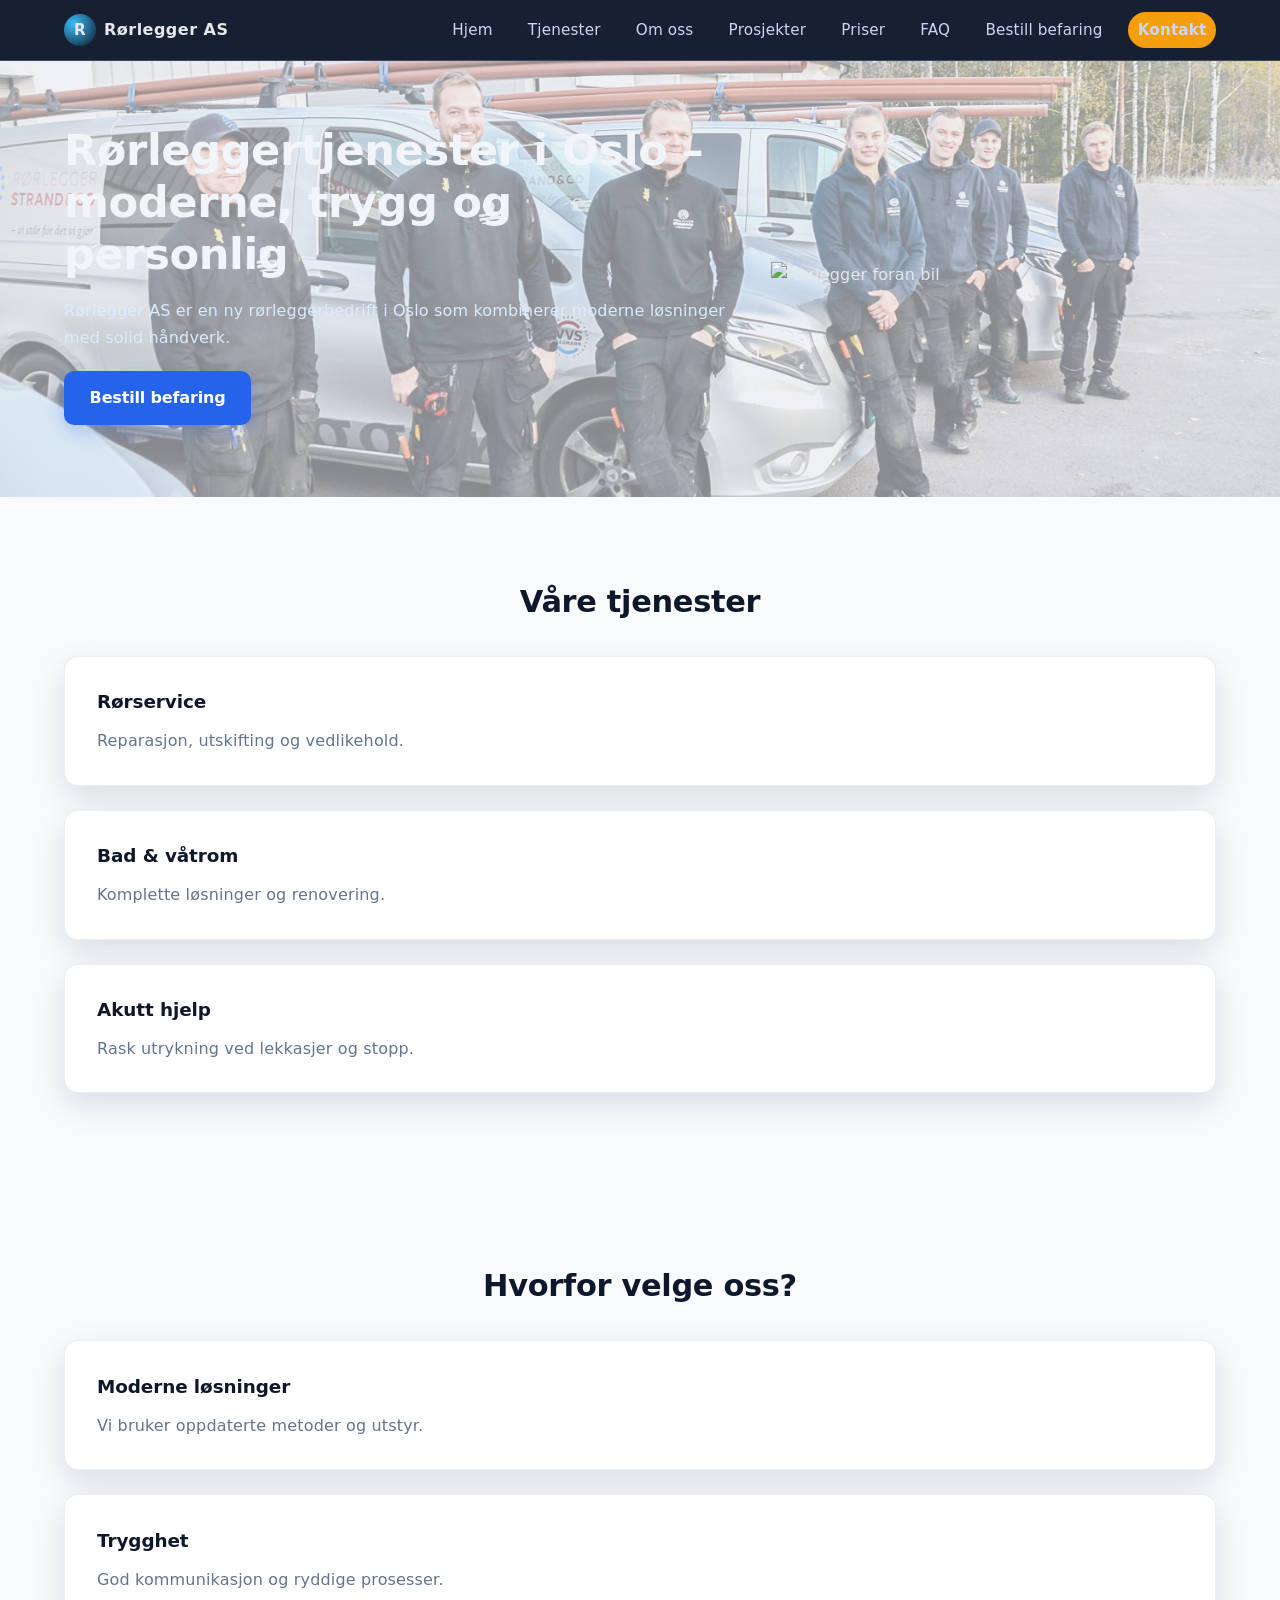
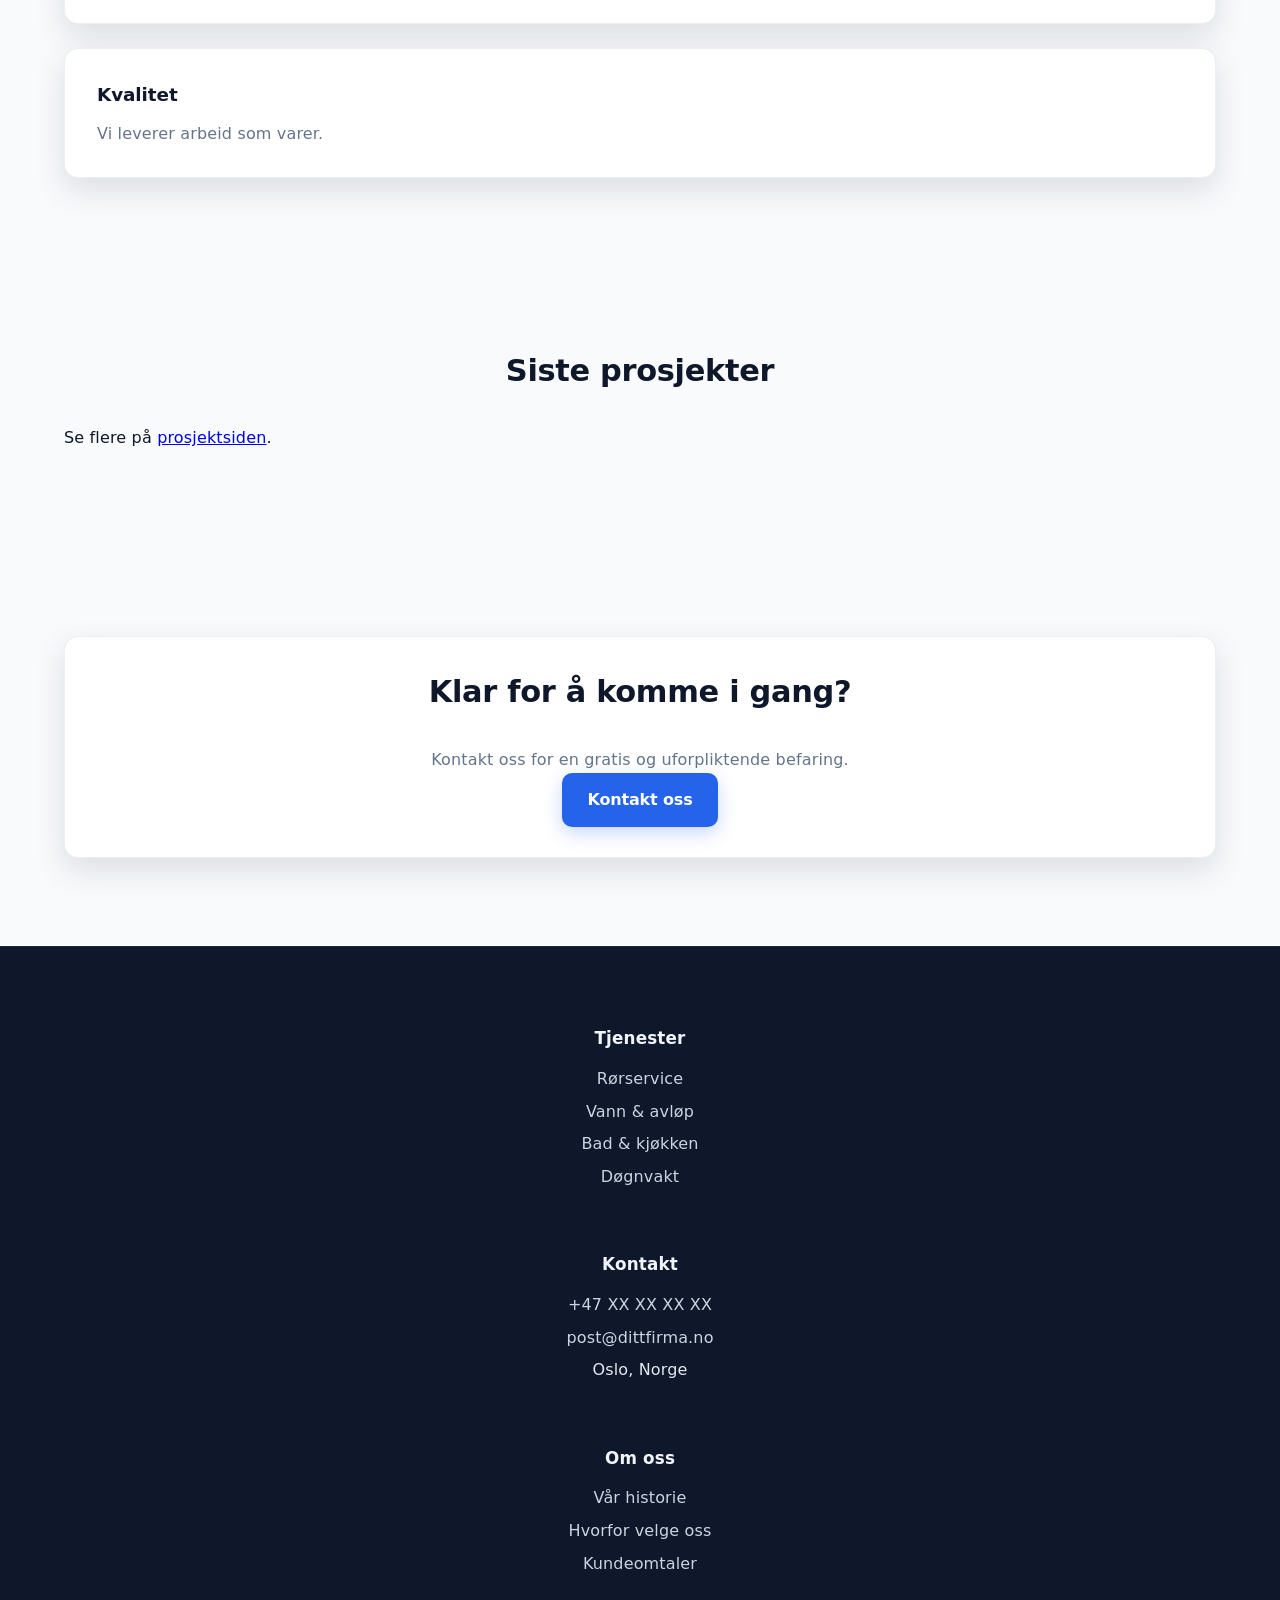
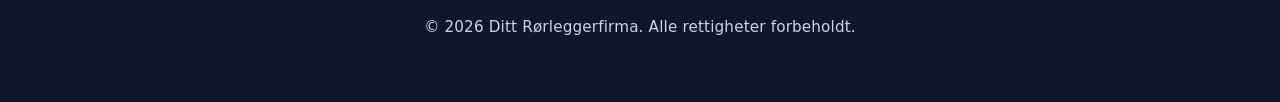
==== commit 7e665042: "Update index.html" ====
--- a/index.html
+++ b/index.html
@@ -88,6 +88,46 @@
     </section>
 
 </main>
+</main>
+
+<footer>
+    <div class="footer-grid">
+
+        <div>
+            <h4>Tjenester</h4>
+            <ul>
+                <li><a href="/tjenester.html">Rørservice</a></li>
+                <li><a href="/tjenester.html">Vann & avløp</a></li>
+                <li><a href="/tjenester.html">Bad & kjøkken</a></li>
+                <li><a href="/tjenester.html">Døgnvakt</a></li>
+            </ul>
+        </div>
+
+        <div>
+            <h4>Kontakt</h4>
+            <ul>
+                <li><a href="tel:+47XXXXXXXX">+47 XX XX XX XX</a></li>
+                <li><a href="mailto:post@dittfirma.no">post@dittfirma.no</a></li>
+                <li>Oslo, Norge</li>
+            </ul>
+        </div>
+
+        <div>
+            <h4>Om oss</h4>
+            <ul>
+                <li><a href="/om-oss.html">Vår historie</a></li>
+                <li><a href="/om-oss.html">Hvorfor velge oss</a></li>
+                <li><a href="/om-oss.html">Kundeomtaler</a></li>
+            </ul>
+        </div>
+
+    </div>
+
+    <p>© 2026 Ditt Rørleggerfirma. Alle rettigheter forbeholdt.</p>
+</footer>
 
 </body>
 </html>
+
+</body>
+</html>
--- a/css/style.css
+++ b/css/style.css
@@ -115,7 +115,8 @@
     position: relative;
     padding: 5rem 0 5.5rem;
     color: #e5e7eb;
-    overflow: hidden;
+   overflow: visible;
+
     z-index: 0;
 }
 
@@ -231,9 +232,10 @@
 /* SEKSJONER */
 
 .section {
-    padding: 4rem 0;
+    padding: 5rem 0 5.5rem;
     background: #f8fafc;
 }
+
 
 .section-alt {
     background: #e5e7eb;
@@ -438,3 +440,312 @@
         position: static;
     }
 }
+/* TYPOGRAFI – moderne og premium */
+
+/* Generell tekst */
+body {
+    font-size: 1rem;
+    line-height: 1.65;
+    letter-spacing: 0.01em;
+}
+
+/* H1 – hero og store overskrifter */
+h1 {
+    font-size: clamp(2rem, 3vw + 1rem, 2.8rem);
+    line-height: 1.2;
+    letter-spacing: -0.01em;
+    font-weight: 700;
+}
+
+/* H2 – seksjonstitler */
+.section h2 {
+    font-size: 1.9rem;
+    font-weight: 700;
+    letter-spacing: -0.01em;
+    margin-bottom: 1.8rem;
+}
+
+/* H3 – korttitler */
+.card h3,
+.service-card h3,
+.process-step h3 {
+    font-size: 1.15rem;
+    font-weight: 600;
+    letter-spacing: -0.005em;
+}
+
+/* Brødtekst i kort */
+.card p,
+.service-card p,
+.process-step p,
+.review p,
+.about,
+.section-intro {
+    font-size: 1rem;
+    line-height: 1.7;
+    letter-spacing: 0.01em;
+}
+
+/* Mobiljusteringer */
+@media (max-width: 800px) {
+    h1 {
+        font-size: 2rem;
+        line-height: 1.25;
+    }
+
+    .section h2 {
+        font-size: 1.6rem;
+    }
+
+    body {
+        font-size: 0.97rem;
+    }
+}
+/* HERO – lysere og mer moderne */
+.hero::before {
+    opacity: 0.40; /* litt lysere bakgrunnsbilde */
+    filter: grayscale(10%) brightness(1.15);
+}
+
+.hero-bg-overlay {
+    background:
+        radial-gradient(circle at top left, rgba(15, 23, 42, 0.55), transparent 55%),
+        linear-gradient(to bottom, rgba(15, 23, 42, 0.75), rgba(15, 23, 42, 0.90));
+}
+.hero-text h1 {
+    color: #f1f5f9;
+    letter-spacing: -0.01em;
+}
+
+.hero-text p {
+    color: #dbeafe;
+    line-height: 1.7;
+}
+.hero {
+    padding: 4rem 0 4.5rem;
+}
+.hero-badge {
+    padding: 1.6rem 1.8rem;
+    box-shadow: 0 14px 40px rgba(15, 23, 42, 0.22);
+    border: 1px solid rgba(148, 163, 184, 0.35);
+}
+@media (max-width: 800px) {
+    .hero {
+        padding: 3rem 0 3.5rem;
+    }
+
+    .hero-text h1 {
+        font-size: 1.9rem;
+    }
+
+    .hero-text p {
+        font-size: 0.97rem;
+    }
+}
+/* KORT – moderne premium-design */
+
+/* Standard kort */
+.card,
+.service-card,
+.process-step,
+.review {
+    border-radius: 14px; /* mykere hjørner */
+    padding: 1.9rem 2rem; /* mer luft */
+    border: 1px solid rgba(226, 232, 240, 0.7); /* mykere kant */
+    box-shadow: 0 12px 32px rgba(15, 23, 42, 0.12); /* mykere skygge */
+    background: #ffffff;
+}
+
+/* Kort-titler */
+.card h3,
+.service-card h3,
+.process-step h3 {
+    font-size: 1.15rem;
+    font-weight: 600;
+    margin-bottom: 0.6rem;
+    letter-spacing: -0.005em;
+}
+
+/* Kort-tekst */
+.card p,
+.service-card p,
+.process-step p,
+.review p {
+    font-size: 1rem;
+    line-height: 1.7;
+    color: var(--muted);
+}
+
+/* Grid spacing rundt kort */
+.services-grid,
+.why-grid,
+.process,
+.reviews {
+    gap: 2rem; /* mer luft mellom kort */
+}
+/* KNAPPER – moderne premium-design */
+.btn,
+.button,
+.cta-btn {
+    display: inline-block;
+    padding: 0.85rem 1.6rem;
+    border-radius: 10px;
+    font-weight: 600;
+    font-size: 1rem;
+    letter-spacing: -0.01em;
+    background: #2563eb; /* blå */
+    color: #ffffff;
+    border: none;
+    transition: all 0.25s ease;
+    box-shadow: 0 6px 18px rgba(37, 99, 235, 0.25);
+}
+
+/* Hover-effekt */
+.btn:hover,
+.button:hover,
+.cta-btn:hover {
+    background: #1e40af; /* mørkere blå */
+    transform: translateY(-2px);
+    box-shadow: 0 10px 28px rgba(37, 99, 235, 0.35);
+}
+
+/* Sekundær knapp (lys variant) */
+.btn-secondary,
+.button-secondary {
+    background: #f1f5f9;
+    color: #1e293b;
+    border: 1px solid #cbd5e1;
+    box-shadow: none;
+}
+
+.btn-secondary:hover,
+.button-secondary:hover {
+    background: #e2e8f0;
+    border-color: #94a3b8;
+    transform: translateY(-2px);
+}
+:root {
+    --primary: #2563eb;
+    --primary-dark: #1e40af;
+    --primary-light: #dbeafe;
+
+    --neutral-light: #f8fafc;
+    --neutral-mid: #e2e8f0;
+    --neutral-border: #cbd5e1;
+
+    --text-main: #0f172a;
+    --text-secondary: #334155;
+    --text-muted: #64748b;
+
+    --accent: #f59e0b;
+}
+body {
+    color: var(--text-main);
+}
+
+.section-intro,
+.card p,
+.service-card p,
+.process-step p,
+.review p {
+    color: var(--text-muted);
+}
+
+.btn,
+.button,
+.cta-btn {
+    background: var(--primary);
+    color: #fff;
+}
+
+.btn:hover,
+.button:hover,
+.cta-btn:hover {
+    background: var(--primary-dark);
+}
+
+.btn-secondary {
+    background: var(--neutral-light);
+    color: var(--text-main);
+    border: 1px solid var(--neutral-border);
+}
+
+.section {
+    background: var(--neutral-light);
+}
+
+.section-alt {
+    background: var(--neutral-mid);
+}
+/* FOOTER – moderne, ren og premium */
+footer {
+    background: #0f172a; /* mørk blå/svart */
+    color: #e2e8f0;
+    padding: 3.5rem 0;
+    text-align: center;
+    border-top: 1px solid rgba(255, 255, 255, 0.08);
+}
+
+/* Footer tekst */
+footer p {
+    margin: 0.4rem 0;
+    font-size: 0.95rem;
+    color: #cbd5e1;
+    line-height: 1.6;
+}
+
+/* Footer lenker */
+footer a {
+    color: #93c5fd;
+    text-decoration: none;
+    font-weight: 500;
+    transition: color 0.25s ease;
+}
+
+footer a:hover {
+    color: #bfdbfe;
+}
+
+/* Footer småseksjoner (hvis du bruker kolonner) */
+.footer-grid {
+    display: grid;
+    gap: 2rem;
+    max-width: 900px;
+    margin: 0 auto 2rem;
+}
+
+.footer-grid h4 {
+    color: #f1f5f9;
+    font-size: 1.05rem;
+    margin-bottom: 0.8rem;
+    font-weight: 600;
+}
+
+.footer-grid ul {
+    list-style: none;
+    padding: 0;
+    margin: 0;
+}
+
+.footer-grid li {
+    margin: 0.4rem 0;
+}
+
+.footer-grid a {
+    color: #cbd5e1;
+}
+
+.footer-grid a:hover {
+    color: #ffffff;
+}
+
+/* Mobiljusteringer */
+@media (max-width: 800px) {
+    footer {
+        padding: 2.8rem 0;
+    }
+
+    .footer-grid {
+        gap: 1.5rem;
+    }
+}
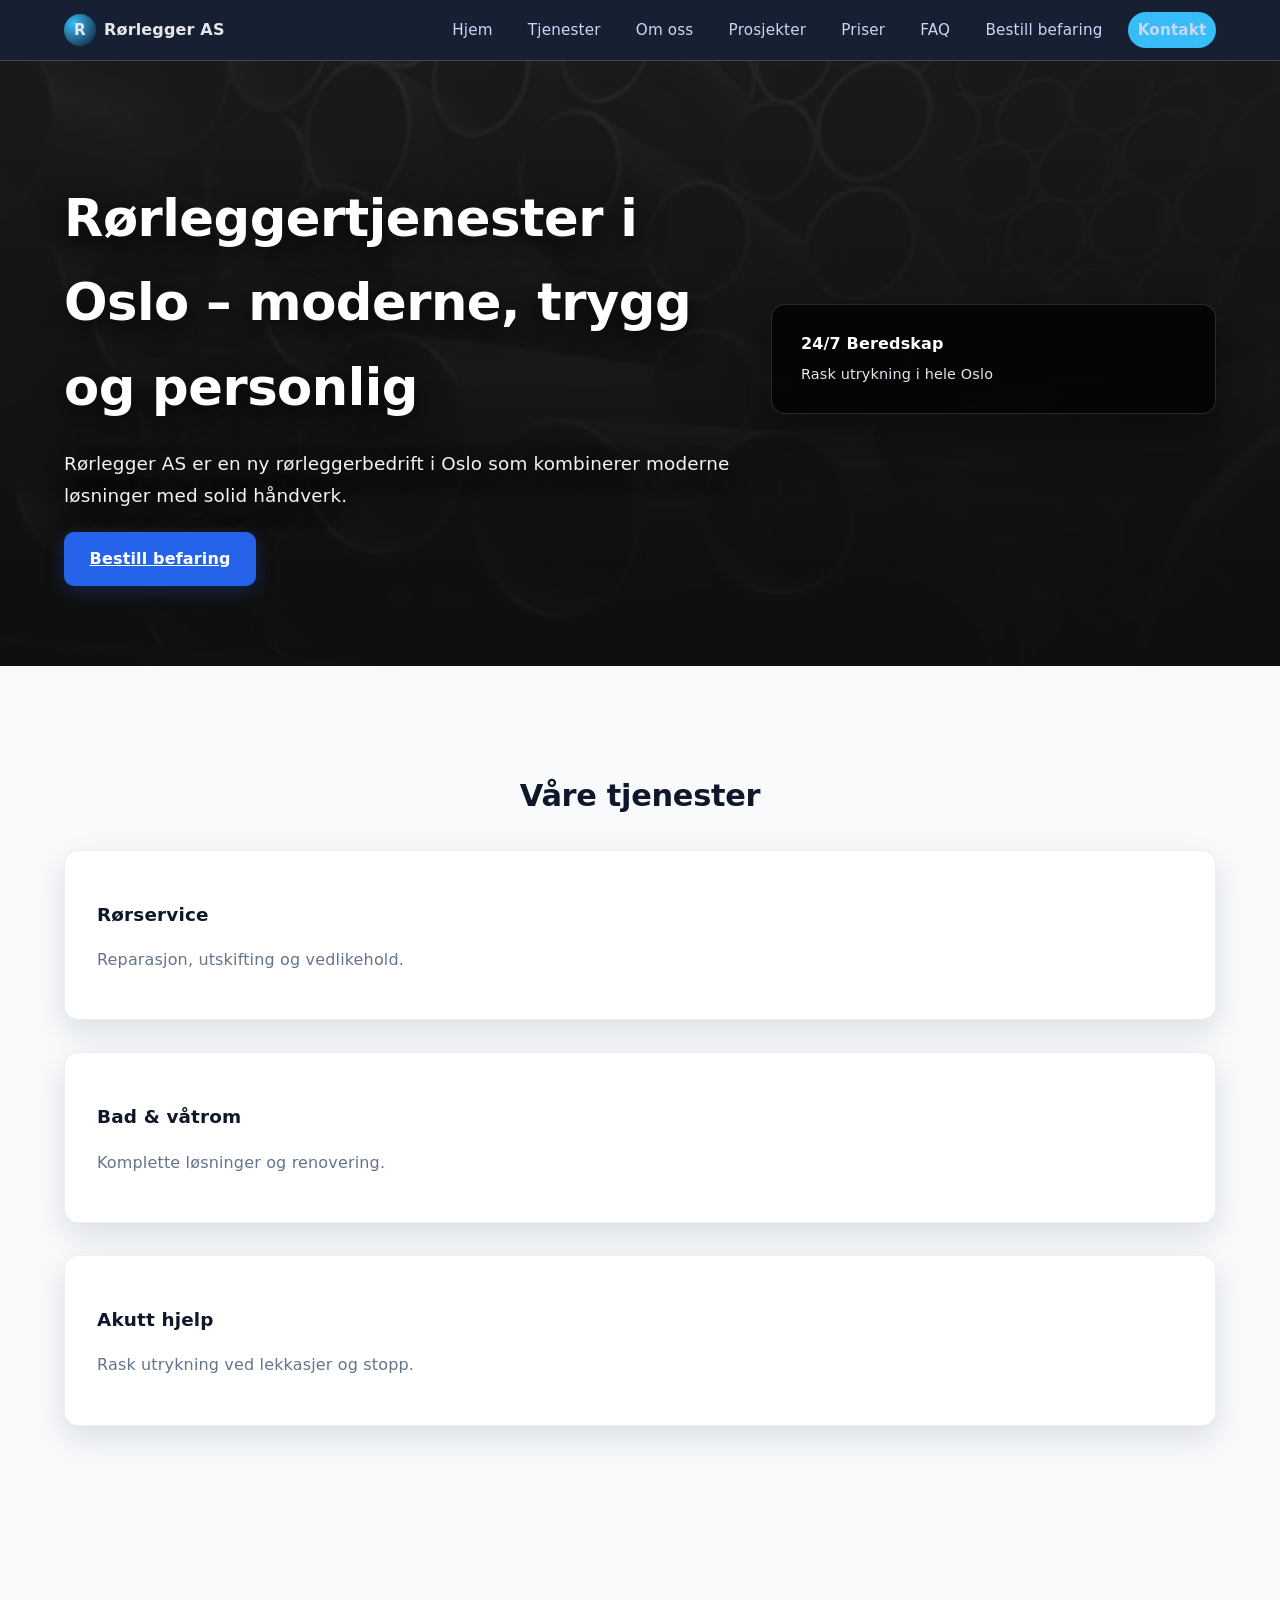
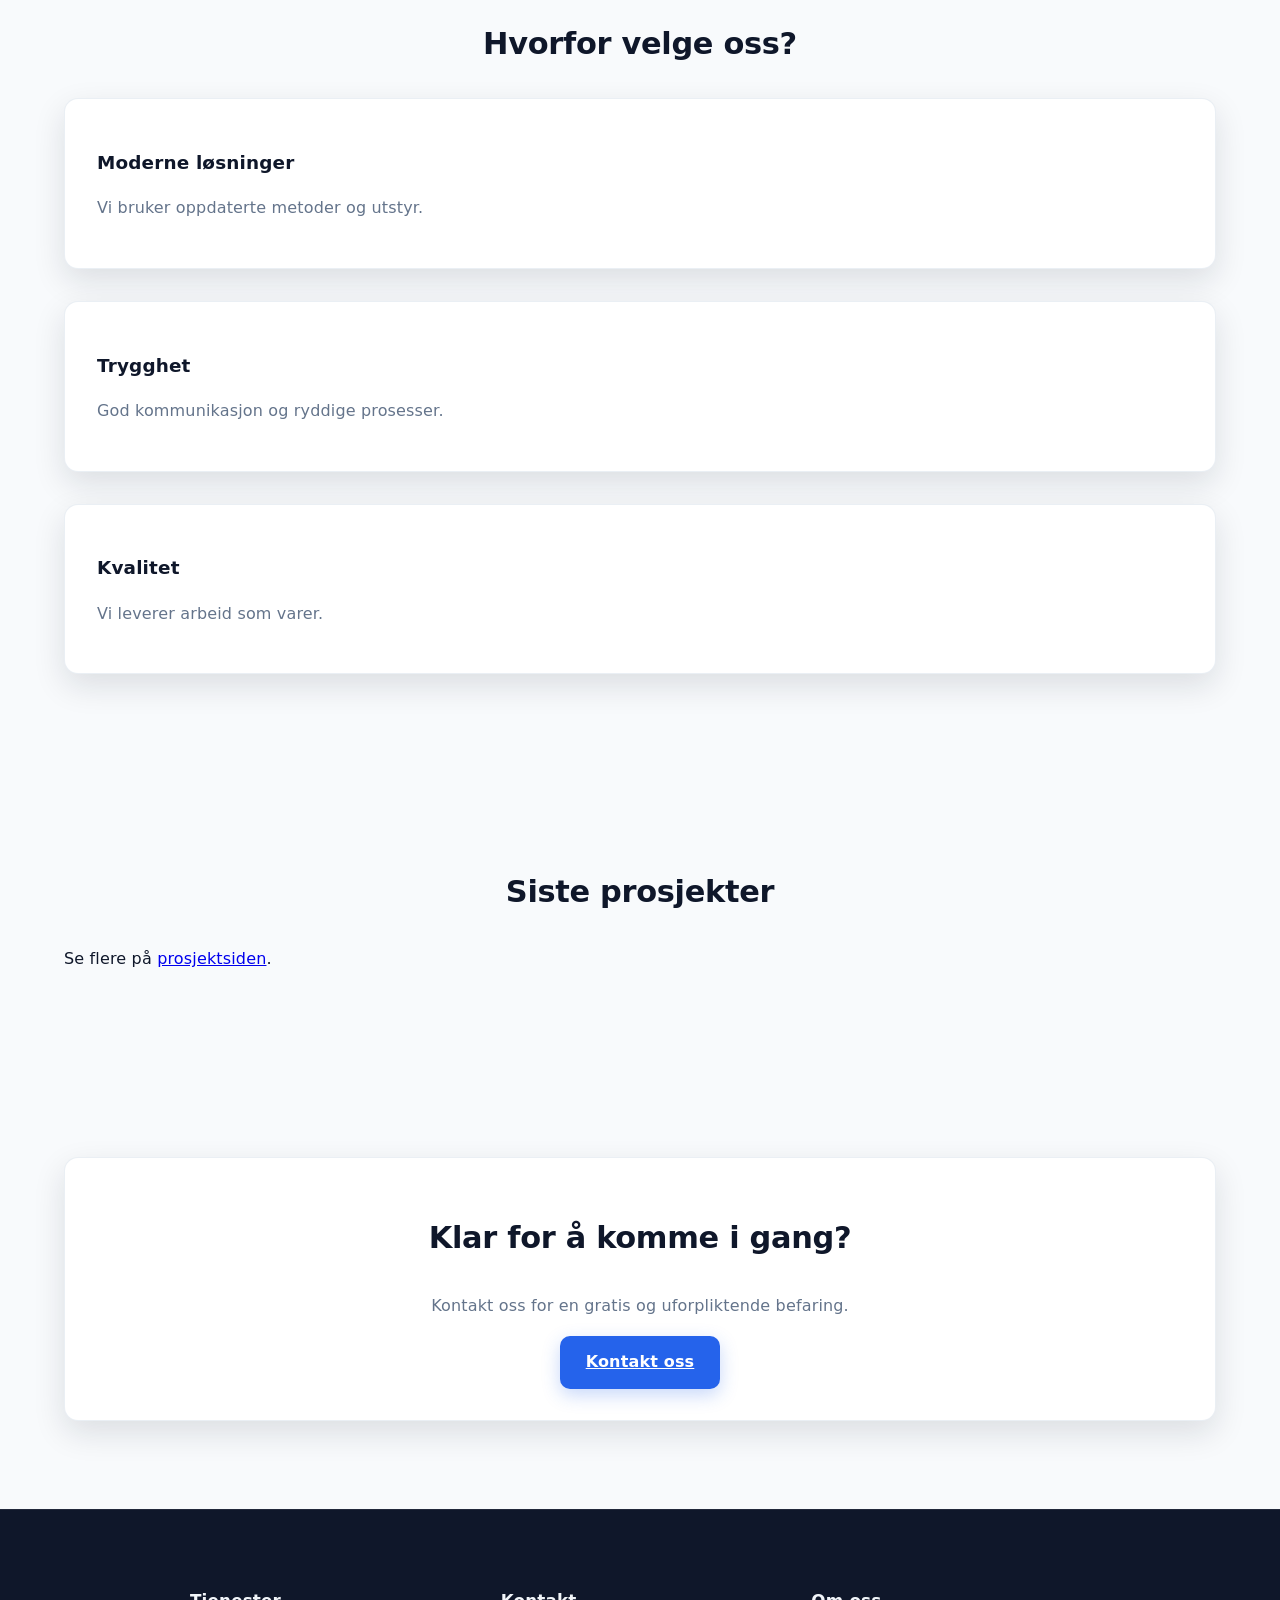
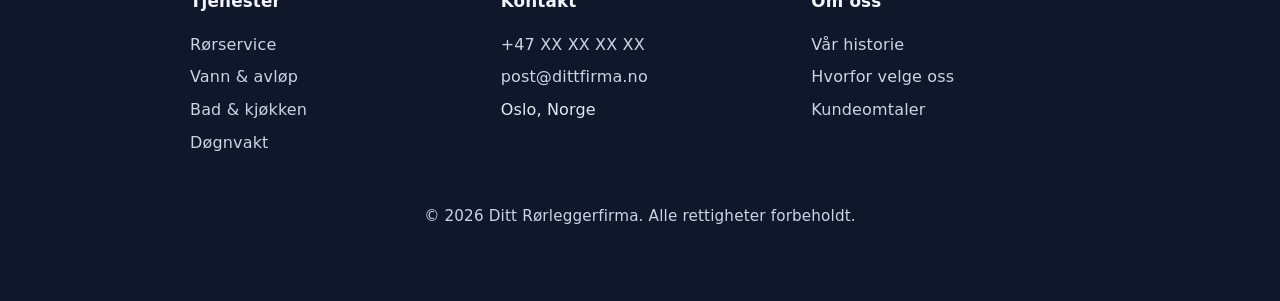
==== commit 6666fbb6: "Update index.html" ====
--- a/index.html
+++ b/index.html
@@ -9,125 +9,156 @@
 
 <body>
 
-<header class="site-header">
-    <div class="container header-inner">
-        <div class="logo">
-            <span class="logo-mark">R</span>
-            <span class="logo-text">Rørlegger AS</span>
+    <header class="site-header">
+        <div class="container header-inner">
+            <div class="logo">
+                <span class="logo-mark">R</span>
+                <span class="logo-text">Rørlegger AS</span>
+            </div>
+
+            <nav class="main-nav">
+                <a href="index.html" class="active">Hjem</a>
+                <a href="tjenester.html">Tjenester</a>
+                <a href="om-oss.html">Om oss</a>
+                <a href="prosjekter.html">Prosjekter</a>
+                <a href="priser.html">Priser</a>
+                <a href="faq.html">FAQ</a>
+                <a href="bestill-befaring.html">Bestill befaring</a>
+                <a href="kontakt.html" class="nav-cta">Kontakt</a>
+            </nav>
         </div>
-        <nav class="main-nav">
-            <a href="index.html" class="active">Hjem</a>
-            <a href="tjenester.html">Tjenester</a>
-            <a href="om-oss.html">Om oss</a>
-            <a href="prosjekter.html">Prosjekter</a>
-            <a href="priser.html">Priser</a>
-            <a href="faq.html">FAQ</a>
-            <a href="bestill-befaring.html">Bestill befaring</a>
-            <a href="kontakt.html" class="nav-cta">Kontakt</a>
-        </nav>
-    </div>
-</header>
+    </header>
 
-<main>
+    <main>
 
-    <!-- HERO -->
-    <section class="hero">
-        <div class="container hero-inner">
-            <div class="hero-text">
-                <h1>Rørleggertjenester i Oslo – moderne, trygg og personlig</h1>
-                <p>Rørlegger AS er en ny rørleggerbedrift i Oslo som kombinerer moderne løsninger med solid håndverk.</p>
-                <a href="bestill-befaring.html" class="btn btn-primary">Bestill befaring</a>
+        <!-- HERO -->
+        <section class="hero">
+            <div class="hero-bg-overlay"></div>
+
+            <div class="container hero-inner">
+                <div class="hero-text">
+                    <h1>Rørleggertjenester i Oslo – moderne, trygg og personlig</h1>
+                    <p>Rørlegger AS er en ny rørleggerbedrift i Oslo som kombinerer moderne løsninger med solid håndverk.</p>
+                    <a href="bestill-befaring.html" class="btn btn-primary">Bestill befaring</a>
+                </div>
+
+                <div class="hero-badge">
+                    <p>24/7 Beredskap</p>
+                    <span>Rask utrykning i hele Oslo</span>
+                </div>
             </div>
-            <div class="hero-image">
-                <img src="img/rorlegger.jpg" alt="Rørlegger foran bil">
+        </section>
+
+        <!-- TJENESTER -->
+        <section class="section">
+            <div class="container">
+                <h2>Våre tjenester</h2>
+
+                <div class="grid">
+                    <div class="card">
+                        <h3>Rørservice</h3>
+                        <p>Reparasjon, utskifting og vedlikehold.</p>
+                    </div>
+
+                    <div class="card">
+                        <h3>Bad & våtrom</h3>
+                        <p>Komplette løsninger og renovering.</p>
+                    </div>
+
+                    <div class="card">
+                        <h3>Akutt hjelp</h3>
+                        <p>Rask utrykning ved lekkasjer og stopp.</p>
+                    </div>
+                </div>
             </div>
-        </div>
-    </section>
+        </section>
 
-    <!-- TJENESTER -->
-    <section class="section">
-        <div class="container">
-            <h2>Våre tjenester</h2>
-            <div class="grid">
-                <div class="card"><h3>Rørservice</h3><p>Reparasjon, utskifting og vedlikehold.</p></div>
-                <div class="card"><h3>Bad & våtrom</h3><p>Komplette løsninger og renovering.</p></div>
-                <div class="card"><h3>Akutt hjelp</h3><p>Rask utrykning ved lekkasjer og stopp.</p></div>
+        <!-- HVORFOR OSS -->
+        <section class="section">
+            <div class="container">
+                <h2>Hvorfor velge oss?</h2>
+
+                <div class="grid">
+                    <div class="card">
+                        <h3>Moderne løsninger</h3>
+                        <p>Vi bruker oppdaterte metoder og utstyr.</p>
+                    </div>
+
+                    <div class="card">
+                        <h3>Trygghet</h3>
+                        <p>God kommunikasjon og ryddige prosesser.</p>
+                    </div>
+
+                    <div class="card">
+                        <h3>Kvalitet</h3>
+                        <p>Vi leverer arbeid som varer.</p>
+                    </div>
+                </div>
             </div>
-        </div>
-    </section>
+        </section>
 
-    <!-- HVORFOR OSS -->
-    <section class="section">
-        <div class="container">
-            <h2>Hvorfor velge oss?</h2>
-            <div class="grid">
-                <div class="card"><h3>Moderne løsninger</h3><p>Vi bruker oppdaterte metoder og utstyr.</p></div>
-                <div class="card"><h3>Trygghet</h3><p>God kommunikasjon og ryddige prosesser.</p></div>
-                <div class="card"><h3>Kvalitet</h3><p>Vi leverer arbeid som varer.</p></div>
+        <!-- PROSJEKTER -->
+        <section class="section">
+            <div class="container">
+                <h2>Siste prosjekter</h2>
+                <p>Se flere på <a href="prosjekter.html">prosjektsiden</a>.</p>
             </div>
-        </div>
-    </section>
+        </section>
 
-    <!-- PROSJEKTER -->
-    <section class="section">
-        <div class="container">
-            <h2>Siste prosjekter</h2>
-            <p>Se flere på <a href="prosjekter.html">prosjektsiden</a>.</p>
-        </div>
-    </section>
+        <!-- CTA -->
+        <section class="section">
+            <div class="container">
+                <div class="card" style="text-align: center;">
+                    <h2>Klar for å komme i gang?</h2>
+                    <p>Kontakt oss for en gratis og uforpliktende befaring.</p>
+                    <a href="kontakt.html" class="btn btn-primary">Kontakt oss</a>
+                </div>
+            </div>
+        </section>
 
-    <!-- CTA -->
-    <section class="section">
-        <div class="container">
-            <div class="card" style="text-align:center;">
-                <h2>Klar for å komme i gang?</h2>
-                <p>Kontakt oss for en gratis og uforpliktende befaring.</p>
-                <a href="kontakt.html" class="btn btn-primary">Kontakt oss</a>
+    </main>
+
+    <footer>
+        <div class="footer-grid">
+
+            <div>
+                <h4>Tjenester</h4>
+                <ul>
+                    <li><a href="/tjenester.html">Rørservice</a></li>
+                    <li><a href="/tjenester.html">Vann & avløp</a></li>
+                    <li><a href="/tjenester.html">Bad & kjøkken</a></li>
+                    <li><a href="/tjenester.html">Døgnvakt</a></li>
+                </ul>
             </div>
-        </div>
-    </section>
 
-</main>
-</main>
+            <div>
+                <h4>Kontakt</h4>
+                <ul>
+                    <li><a href="tel:+47XXXXXXXX">+47 XX XX XX XX</a></li>
+                    <li><a href="mailto:post@dittfirma.no">post@dittfirma.no</a></li>
+                    <li>Oslo, Norge</li>
+                </ul>
+            </div>
 
-<footer>
-    <div class="footer-grid">
+            <div>
+                <h4>Om oss</h4>
+                <ul>
+                    <li><a href="/om-oss.html">Vår historie</a></li>
+                    <li><a href="/om-oss.html">Hvorfor velge oss</a></li>
+                    <li><a href="/om-oss.html">Kundeomtaler</a></li>
+                </ul>
+            </div>
 
-        <div>
-            <h4>Tjenester</h4>
-            <ul>
-                <li><a href="/tjenester.html">Rørservice</a></li>
-                <li><a href="/tjenester.html">Vann & avløp</a></li>
-                <li><a href="/tjenester.html">Bad & kjøkken</a></li>
-                <li><a href="/tjenester.html">Døgnvakt</a></li>
-            </ul>
         </div>
 
-        <div>
-            <h4>Kontakt</h4>
-            <ul>
-                <li><a href="tel:+47XXXXXXXX">+47 XX XX XX XX</a></li>
-                <li><a href="mailto:post@dittfirma.no">post@dittfirma.no</a></li>
-                <li>Oslo, Norge</li>
-            </ul>
-        </div>
-
-        <div>
-            <h4>Om oss</h4>
-            <ul>
-                <li><a href="/om-oss.html">Vår historie</a></li>
-                <li><a href="/om-oss.html">Hvorfor velge oss</a></li>
-                <li><a href="/om-oss.html">Kundeomtaler</a></li>
-            </ul>
-        </div>
-
-    </div>
-
-    <p>© 2026 Ditt Rørleggerfirma. Alle rettigheter forbeholdt.</p>
-</footer>
+        <p>© 2026 Ditt Rørleggerfirma. Alle rettigheter forbeholdt.</p>
+    </footer>
 
 </body>
 </html>
 
-</body>
-</html>
+
+
+
+
+
--- a/css/style.css
+++ b/css/style.css
@@ -1,20 +1,37 @@
+/* =========================================================
+   1. ROOT-VARIABLER
+   ========================================================= */
+
 :root {
-    --bg: #0f172a;
-    --bg-alt: #f1f5f9;
-    --text: #0f172a;
-    --muted: #64748b;
+    --primary: #2563eb;
+    --primary-dark: #1e40af;
+    --primary-light: #dbeafe;
+
     --accent: #38bdf8;
     --accent-dark: #0ea5e9;
+
+    --neutral-light: #f8fafc;
+    --neutral-mid: #e2e8f0;
+    --neutral-border: #cbd5e1;
+
+    --text-main: #0f172a;
+    --text-secondary: #334155;
+    --text-muted: #64748b;
+
     --card-bg: #ffffff;
-    --border-soft: #e2e8f0;
-    --radius: 10px;
-    --shadow-soft: 0 18px 45px rgba(15, 23, 42, 0.18);
-    --max-width: 1100px;
-    --transition: 0.2s ease;
+
+    --radius: 14px;
+    --shadow-soft: 0 12px 32px rgba(15, 23, 42, 0.12);
+
+    --transition: 0.25s ease;
+    --max-width: 1200px;
     --font-main: system-ui, -apple-system, BlinkMacSystemFont, "Segoe UI", sans-serif;
 }
 
-/* RESET LITE */
+/* =========================================================
+   2. RESET
+   ========================================================= */
+
 *,
 *::before,
 *::after {
@@ -24,20 +41,51 @@
 body {
     margin: 0;
     font-family: var(--font-main);
-    color: var(--text);
+    font-size: 1rem;
+    line-height: 1.65;
+    letter-spacing: 0.01em;
     background: #e5e7eb;
-}
-
-/* LAYOUT */
+    color: var(--text-main);
+}
+
+/* =========================================================
+   3. LAYOUT
+   ========================================================= */
 
 .container {
-    max-width: 1200px;
+    max-width: var(--max-width);
     width: 90%;
     margin: 0 auto;
 }
 
-
-/* HEADER */
+.section {
+    padding: 5rem 0 5.5rem;
+    background: var(--neutral-light);
+}
+
+.section-alt {
+    background: var(--neutral-mid);
+}
+
+.section h2 {
+    text-align: center;
+    margin-bottom: 1.8rem;
+    font-size: 1.9rem;
+    font-weight: 700;
+    letter-spacing: -0.01em;
+}
+
+.section-intro {
+    max-width: 650px;
+    margin: 0 auto 2.5rem;
+    text-align: center;
+    color: var(--text-muted);
+    line-height: 1.7;
+}
+
+/* =========================================================
+   4. HEADER
+   ========================================================= */
 
 .site-header {
     position: sticky;
@@ -67,17 +115,13 @@
     width: 32px;
     height: 32px;
     border-radius: 999px;
-    background: radial-gradient(circle at 30% 30%, #38bdf8, #0f172a);
+    background: radial-gradient(circle at 30% 30%, var(--accent), #0f172a);
     display: inline-flex;
     align-items: center;
     justify-content: center;
     font-weight: 700;
     color: #e5e7eb;
     font-size: 0.95rem;
-}
-
-.logo-text {
-    letter-spacing: 0.03em;
 }
 
 .main-nav {
@@ -109,38 +153,42 @@
     background: var(--accent-dark);
 }
 
-/* HERO */
+/* =========================================================
+   HERO – optimalisert for lyse og detaljerte bilder
+   ========================================================= */
 
 .hero {
     position: relative;
-    padding: 5rem 0 5.5rem;
-    color: #e5e7eb;
-   overflow: visible;
-
-    z-index: 0;
-}
-
+    padding: 4.5rem 0 5rem;
+    color: #ffffff;
+}
+
+/* Bakgrunnsbilde – kraftig dempet for å unngå støy */
 .hero::before {
     content: "";
     position: absolute;
     inset: 0;
-    background-image: url("../img/plumber-hero-bg.jpg");
+    background-image: url("../img/hero-industrial.jpg");
     background-size: cover;
     background-position: center;
-    opacity: 0.55;
-    filter: grayscale(15%);
+    opacity: 0.18; /* svært lav lysstyrke */
+    filter: grayscale(40%) brightness(0.45) contrast(0.7);
     z-index: -1;
 }
 
+/* Overlay – nesten helsort for maksimal tekstkontrast */
 .hero-bg-overlay {
     position: absolute;
     inset: 0;
-    background:
-        radial-gradient(circle at top left, rgba(15, 23, 42, 0.7), transparent 55%),
-        linear-gradient(to bottom, rgba(15, 23, 42, 0.85), rgba(15, 23, 42, 0.98));
+    background: linear-gradient(
+        to bottom,
+        rgba(0, 0, 0, 0.90),
+        rgba(0, 0, 0, 0.96)
+    );
     z-index: -2;
 }
 
+/* Layout */
 .hero-inner {
     position: relative;
     display: grid;
@@ -149,566 +197,142 @@
     align-items: center;
 }
 
+/* Tittel – ren hvit + kraftig skygge */
 .hero-text h1 {
-    font-size: clamp(2rem, 3vw + 1rem, 2.7rem);
-    margin: 0 0 1rem;
-}
-
+    font-size: clamp(2.4rem, 3vw + 1rem, 3.2rem);
+    color: #ffffff;
+    margin-bottom: 1rem;
+    text-shadow: 0 8px 28px rgba(0, 0, 0, 0.85);
+    letter-spacing: -0.01em;
+}
+
+/* Brødtekst – hvitere og mer punch */
 .hero-text p {
-    margin: 0 0 1.25rem;
-    color: #cbd5f5;
-    line-height: 1.6;
-}
-
-.hero-actions {
-    display: flex;
-    flex-wrap: wrap;
-    gap: 0.75rem;
-    margin-bottom: 0.75rem;
-}
-
-.hero-note {
-    font-size: 0.9rem;
-    color: #94a3b8;
-}
-
+    color: #f1f5f9;
+    font-size: 1.15rem;
+    line-height: 1.75;
+    margin-bottom: 1.25rem;
+    text-shadow: 0 6px 22px rgba(0, 0, 0, 0.75);
+}
+
+/* Badge – mer kontrast */
 .hero-badge {
-    justify-self: flex-end;
-    background: rgba(15, 23, 42, 0.9);
+    background: rgba(0, 0, 0, 0.75);
     border-radius: var(--radius);
-    padding: 1.25rem 1.5rem;
-    box-shadow: var(--shadow-soft);
-    border: 1px solid rgba(148, 163, 184, 0.5);
-    max-width: 260px;
+    padding: 1.6rem 1.8rem;
+    box-shadow: 0 18px 45px rgba(0, 0, 0, 0.45);
+    border: 1px solid rgba(255, 255, 255, 0.15);
 }
 
 .hero-badge p {
     margin: 0 0 0.25rem;
     font-weight: 600;
+    color: #ffffff;
 }
 
 .hero-badge span {
     font-size: 0.9rem;
-    color: #cbd5f5;
-}
-
-/* KNAPPER */
+    color: #e2e8f0;
+}
+
+/* Mobil */
+@media (max-width: 800px) {
+    .hero {
+        padding: 3.5rem 0 4rem;
+    }
+
+    .hero-inner {
+        grid-template-columns: 1fr;
+    }
+
+    .hero-text h1 {
+        font-size: 2.1rem;
+    }
+
+    .hero-text p {
+        font-size: 1rem;
+    }
+}
+
+
+
+
+/* =========================================================
+   6. KNAPPER
+   ========================================================= */
 
 .btn {
     display: inline-flex;
     align-items: center;
     justify-content: center;
-    padding: 0.8rem 1.6rem;
-    border-radius: 999px;
-    border: 1px solid transparent;
-    font-weight: 600;
-    font-size: 0.95rem;
-    cursor: pointer;
-    text-decoration: none;
+    padding: 0.85rem 1.6rem;
+    border-radius: 10px;
+    font-weight: 600;
+    font-size: 1rem;
+    background: var(--primary);
+    color: #ffffff;
+    border: none;
     transition: var(--transition);
-}
-
-.btn-primary {
-    background: var(--accent);
-    color: #0f172a;
-    box-shadow: 0 12px 30px rgba(56, 189, 248, 0.35);
-}
-
-.btn-primary:hover {
-    background: var(--accent-dark);
-    box-shadow: 0 16px 40px rgba(56, 189, 248, 0.45);
-}
-
-.btn-ghost {
-    background: transparent;
-    color: #e5e7eb;
-    border-color: rgba(148, 163, 184, 0.7);
-}
-
-.btn-ghost:hover {
-    background: rgba(15, 23, 42, 0.7);
-}
-
-/* SEKSJONER */
-
-.section {
-    padding: 5rem 0 5.5rem;
-    background: #f8fafc;
-}
-
-
-.section-alt {
-    background: #e5e7eb;
-}
-
-.section h2 {
-    text-align: center;
-    margin: 0 0 1rem;
-    font-size: 1.7rem;
-}
-
-.section-intro {
-    max-width: 650px;
-    margin: 0 auto 2.5rem;
-    text-align: center;
-    color: var(--muted);
-    line-height: 1.6;
-}
-
-/* GRID / KORT */
+    box-shadow: 0 6px 18px rgba(37, 99, 235, 0.25);
+}
+
+.btn:hover {
+    background: var(--primary-dark);
+    transform: translateY(-2px);
+    box-shadow: 0 10px 28px rgba(37, 99, 235, 0.35);
+}
+
+/* =========================================================
+   7. GRID / KORT
+   ========================================================= */
 
 .grid {
     display: grid;
-    gap: 1.5rem;
-}
-
-.why-grid {
-    grid-template-columns: repeat(auto-fit, minmax(230px, 1fr));
-}
-
-.card {
-    background: var(--card-bg);
-    border-radius: var(--radius);
-    padding: 1.4rem 1.5rem;
-    box-shadow: var(--shadow-soft);
-    border: 1px solid var(--border-soft);
-}
-
-.card h3 {
-    margin: 0 0 0.5rem;
-    font-size: 1.1rem;
-}
-
-.card p {
-    margin: 0;
-    color: var(--muted);
-}
-
-/* TJENESTER */
-
-.services-grid {
-    grid-template-columns: repeat(auto-fit, minmax(230px, 1fr));
-}
-
-.service-card {
-    background: var(--card-bg);
-    border-radius: var(--radius);
-    padding: 1.4rem 1.5rem;
-    border: 1px solid var(--border-soft);
-    box-shadow: var(--shadow-soft);
-}
-
-.service-card h3 {
-    margin: 0 0 0.5rem;
-}
-
-.service-card p {
-    margin: 0;
-    color: var(--muted);
-}
-
-/* PROSESS */
-
-.process {
-    display: grid;
-    gap: 1.5rem;
-    grid-template-columns: repeat(auto-fit, minmax(220px, 1fr));
-}
-
-.process-step {
-    background: var(--card-bg);
-    border-radius: var(--radius);
-    padding: 1.4rem 1.5rem;
-    border: 1px solid var(--border-soft);
-    box-shadow: var(--shadow-soft);
-}
-
-.step-number {
-    display: inline-flex;
-    align-items: center;
-    justify-content: center;
-    width: 28px;
-    height: 28px;
-    border-radius: 999px;
-    background: var(--accent);
-    color: #0f172a;
-    font-weight: 700;
-    font-size: 0.9rem;
-    margin-bottom: 0.5rem;
-}
-
-/* KUNDEOMTALER */
-
-.reviews {
-    display: grid;
-    gap: 1.25rem;
-    grid-template-columns: repeat(auto-fit, minmax(260px, 1fr));
-}
-
+    gap: 2rem;
+}
+
+.card,
+.service-card,
+.process-step,
 .review {
     background: var(--card-bg);
     border-radius: var(--radius);
-    padding: 1.3rem 1.4rem;
-    border: 1px solid var(--border-soft);
+    padding: 1.9rem 2rem;
+    border: 1px solid rgba(226, 232, 240, 0.7);
     box-shadow: var(--shadow-soft);
 }
 
-.review p {
-    margin: 0 0 0.4rem;
-    font-style: italic;
-}
-
-.review span {
-    font-size: 0.9rem;
-    color: var(--muted);
-}
-
-/* OM OSS */
-
-.about {
-    max-width: 700px;
-    margin: 0 auto;
-    text-align: center;
-    color: var(--muted);
-    line-height: 1.7;
-}
-
-/* KONTAKT */
-
-.contact-section {
-    background: #0f172a;
-    color: #e5e7eb;
-}
-
-.contact-section h2 {
-    color: #e5e7eb;
-}
-
-.contact-section .section-intro {
-    color: #cbd5f5;
-}
-
-.contact-grid {
-    display: grid;
-    gap: 2rem;
-    grid-template-columns: repeat(auto-fit, minmax(260px, 1fr));
-}
-
-.contact-grid h3 {
-    margin-top: 0;
-}
-
-.contact-grid p {
-    margin: 0.25rem 0;
-}
-
-/* FOOTER */
-
-.site-footer {
-    background: #020617;
-    color: #94a3b8;
-    padding: 1.8rem 0 2.2rem;
-    font-size: 0.9rem;
-}
-
-.footer-inner {
-    text-align: center;
-}
-
-.footer-note {
-    margin-top: 0.3rem;
-    color: #64748b;
-}
-
-/* RESPONSIVT */
-
-@media (max-width: 800px) {
-    .hero-inner {
-        grid-template-columns: minmax(0, 1fr);
-    }
-
-    .hero-badge {
-        justify-self: flex-start;
-        margin-top: 1.5rem;
-    }
-
-    .main-nav {
-        display: none; /* enkel mobilvariant – kan bygges ut senere */
-    }
-
-    .site-header {
-        position: static;
-    }
-}
-/* TYPOGRAFI – moderne og premium */
-
-/* Generell tekst */
-body {
-    font-size: 1rem;
-    line-height: 1.65;
-    letter-spacing: 0.01em;
-}
-
-/* H1 – hero og store overskrifter */
-h1 {
-    font-size: clamp(2rem, 3vw + 1rem, 2.8rem);
-    line-height: 1.2;
-    letter-spacing: -0.01em;
-    font-weight: 700;
-}
-
-/* H2 – seksjonstitler */
-.section h2 {
-    font-size: 1.9rem;
-    font-weight: 700;
-    letter-spacing: -0.01em;
-    margin-bottom: 1.8rem;
-}
-
-/* H3 – korttitler */
 .card h3,
 .service-card h3,
 .process-step h3 {
     font-size: 1.15rem;
     font-weight: 600;
-    letter-spacing: -0.005em;
-}
-
-/* Brødtekst i kort */
-.card p,
-.service-card p,
-.process-step p,
-.review p,
-.about,
-.section-intro {
-    font-size: 1rem;
-    line-height: 1.7;
-    letter-spacing: 0.01em;
-}
-
-/* Mobiljusteringer */
-@media (max-width: 800px) {
-    h1 {
-        font-size: 2rem;
-        line-height: 1.25;
-    }
-
-    .section h2 {
-        font-size: 1.6rem;
-    }
-
-    body {
-        font-size: 0.97rem;
-    }
-}
-/* HERO – lysere og mer moderne */
-.hero::before {
-    opacity: 0.40; /* litt lysere bakgrunnsbilde */
-    filter: grayscale(10%) brightness(1.15);
-}
-
-.hero-bg-overlay {
-    background:
-        radial-gradient(circle at top left, rgba(15, 23, 42, 0.55), transparent 55%),
-        linear-gradient(to bottom, rgba(15, 23, 42, 0.75), rgba(15, 23, 42, 0.90));
-}
-.hero-text h1 {
-    color: #f1f5f9;
-    letter-spacing: -0.01em;
-}
-
-.hero-text p {
-    color: #dbeafe;
-    line-height: 1.7;
-}
-.hero {
-    padding: 4rem 0 4.5rem;
-}
-.hero-badge {
-    padding: 1.6rem 1.8rem;
-    box-shadow: 0 14px 40px rgba(15, 23, 42, 0.22);
-    border: 1px solid rgba(148, 163, 184, 0.35);
-}
-@media (max-width: 800px) {
-    .hero {
-        padding: 3rem 0 3.5rem;
-    }
-
-    .hero-text h1 {
-        font-size: 1.9rem;
-    }
-
-    .hero-text p {
-        font-size: 0.97rem;
-    }
-}
-/* KORT – moderne premium-design */
-
-/* Standard kort */
-.card,
-.service-card,
-.process-step,
-.review {
-    border-radius: 14px; /* mykere hjørner */
-    padding: 1.9rem 2rem; /* mer luft */
-    border: 1px solid rgba(226, 232, 240, 0.7); /* mykere kant */
-    box-shadow: 0 12px 32px rgba(15, 23, 42, 0.12); /* mykere skygge */
-    background: #ffffff;
-}
-
-/* Kort-titler */
-.card h3,
-.service-card h3,
-.process-step h3 {
-    font-size: 1.15rem;
-    font-weight: 600;
     margin-bottom: 0.6rem;
-    letter-spacing: -0.005em;
-}
-
-/* Kort-tekst */
+}
+
 .card p,
 .service-card p,
 .process-step p,
 .review p {
     font-size: 1rem;
     line-height: 1.7;
-    color: var(--muted);
-}
-
-/* Grid spacing rundt kort */
-.services-grid,
-.why-grid,
-.process,
-.reviews {
-    gap: 2rem; /* mer luft mellom kort */
-}
-/* KNAPPER – moderne premium-design */
-.btn,
-.button,
-.cta-btn {
-    display: inline-block;
-    padding: 0.85rem 1.6rem;
-    border-radius: 10px;
-    font-weight: 600;
-    font-size: 1rem;
-    letter-spacing: -0.01em;
-    background: #2563eb; /* blå */
-    color: #ffffff;
-    border: none;
-    transition: all 0.25s ease;
-    box-shadow: 0 6px 18px rgba(37, 99, 235, 0.25);
-}
-
-/* Hover-effekt */
-.btn:hover,
-.button:hover,
-.cta-btn:hover {
-    background: #1e40af; /* mørkere blå */
-    transform: translateY(-2px);
-    box-shadow: 0 10px 28px rgba(37, 99, 235, 0.35);
-}
-
-/* Sekundær knapp (lys variant) */
-.btn-secondary,
-.button-secondary {
-    background: #f1f5f9;
-    color: #1e293b;
-    border: 1px solid #cbd5e1;
-    box-shadow: none;
-}
-
-.btn-secondary:hover,
-.button-secondary:hover {
-    background: #e2e8f0;
-    border-color: #94a3b8;
-    transform: translateY(-2px);
-}
-:root {
-    --primary: #2563eb;
-    --primary-dark: #1e40af;
-    --primary-light: #dbeafe;
-
-    --neutral-light: #f8fafc;
-    --neutral-mid: #e2e8f0;
-    --neutral-border: #cbd5e1;
-
-    --text-main: #0f172a;
-    --text-secondary: #334155;
-    --text-muted: #64748b;
-
-    --accent: #f59e0b;
-}
-body {
-    color: var(--text-main);
-}
-
-.section-intro,
-.card p,
-.service-card p,
-.process-step p,
-.review p {
     color: var(--text-muted);
 }
 
-.btn,
-.button,
-.cta-btn {
-    background: var(--primary);
-    color: #fff;
-}
-
-.btn:hover,
-.button:hover,
-.cta-btn:hover {
-    background: var(--primary-dark);
-}
-
-.btn-secondary {
-    background: var(--neutral-light);
-    color: var(--text-main);
-    border: 1px solid var(--neutral-border);
-}
-
-.section {
-    background: var(--neutral-light);
-}
-
-.section-alt {
-    background: var(--neutral-mid);
-}
-/* FOOTER – moderne, ren og premium */
+/* =========================================================
+   8. FOOTER (NY OG KONSISTENT)
+   ========================================================= */
+
 footer {
-    background: #0f172a; /* mørk blå/svart */
+    background: #0f172a;
     color: #e2e8f0;
     padding: 3.5rem 0;
-    text-align: center;
     border-top: 1px solid rgba(255, 255, 255, 0.08);
 }
 
-/* Footer tekst */
-footer p {
-    margin: 0.4rem 0;
-    font-size: 0.95rem;
-    color: #cbd5e1;
-    line-height: 1.6;
-}
-
-/* Footer lenker */
-footer a {
-    color: #93c5fd;
-    text-decoration: none;
-    font-weight: 500;
-    transition: color 0.25s ease;
-}
-
-footer a:hover {
-    color: #bfdbfe;
-}
-
-/* Footer småseksjoner (hvis du bruker kolonner) */
 .footer-grid {
     display: grid;
+    grid-template-columns: repeat(auto-fit, minmax(180px, 1fr));
     gap: 2rem;
     max-width: 900px;
     margin: 0 auto 2rem;
@@ -724,7 +348,6 @@
 .footer-grid ul {
     list-style: none;
     padding: 0;
-    margin: 0;
 }
 
 .footer-grid li {
@@ -733,19 +356,36 @@
 
 .footer-grid a {
     color: #cbd5e1;
+    text-decoration: none;
+    transition: var(--transition);
 }
 
 .footer-grid a:hover {
     color: #ffffff;
 }
 
-/* Mobiljusteringer */
+footer p {
+    text-align: center;
+    margin-top: 2rem;
+    font-size: 0.95rem;
+    color: #cbd5e1;
+}
+
+/* =========================================================
+   9. RESPONSIVITET
+   ========================================================= */
+
 @media (max-width: 800px) {
+    .hero-inner {
+        grid-template-columns: 1fr;
+    }
+
+    .main-nav {
+        display: none;
+    }
+
     footer {
         padding: 2.8rem 0;
     }
-
-    .footer-grid {
-        gap: 1.5rem;
-    }
-}
+}
+
